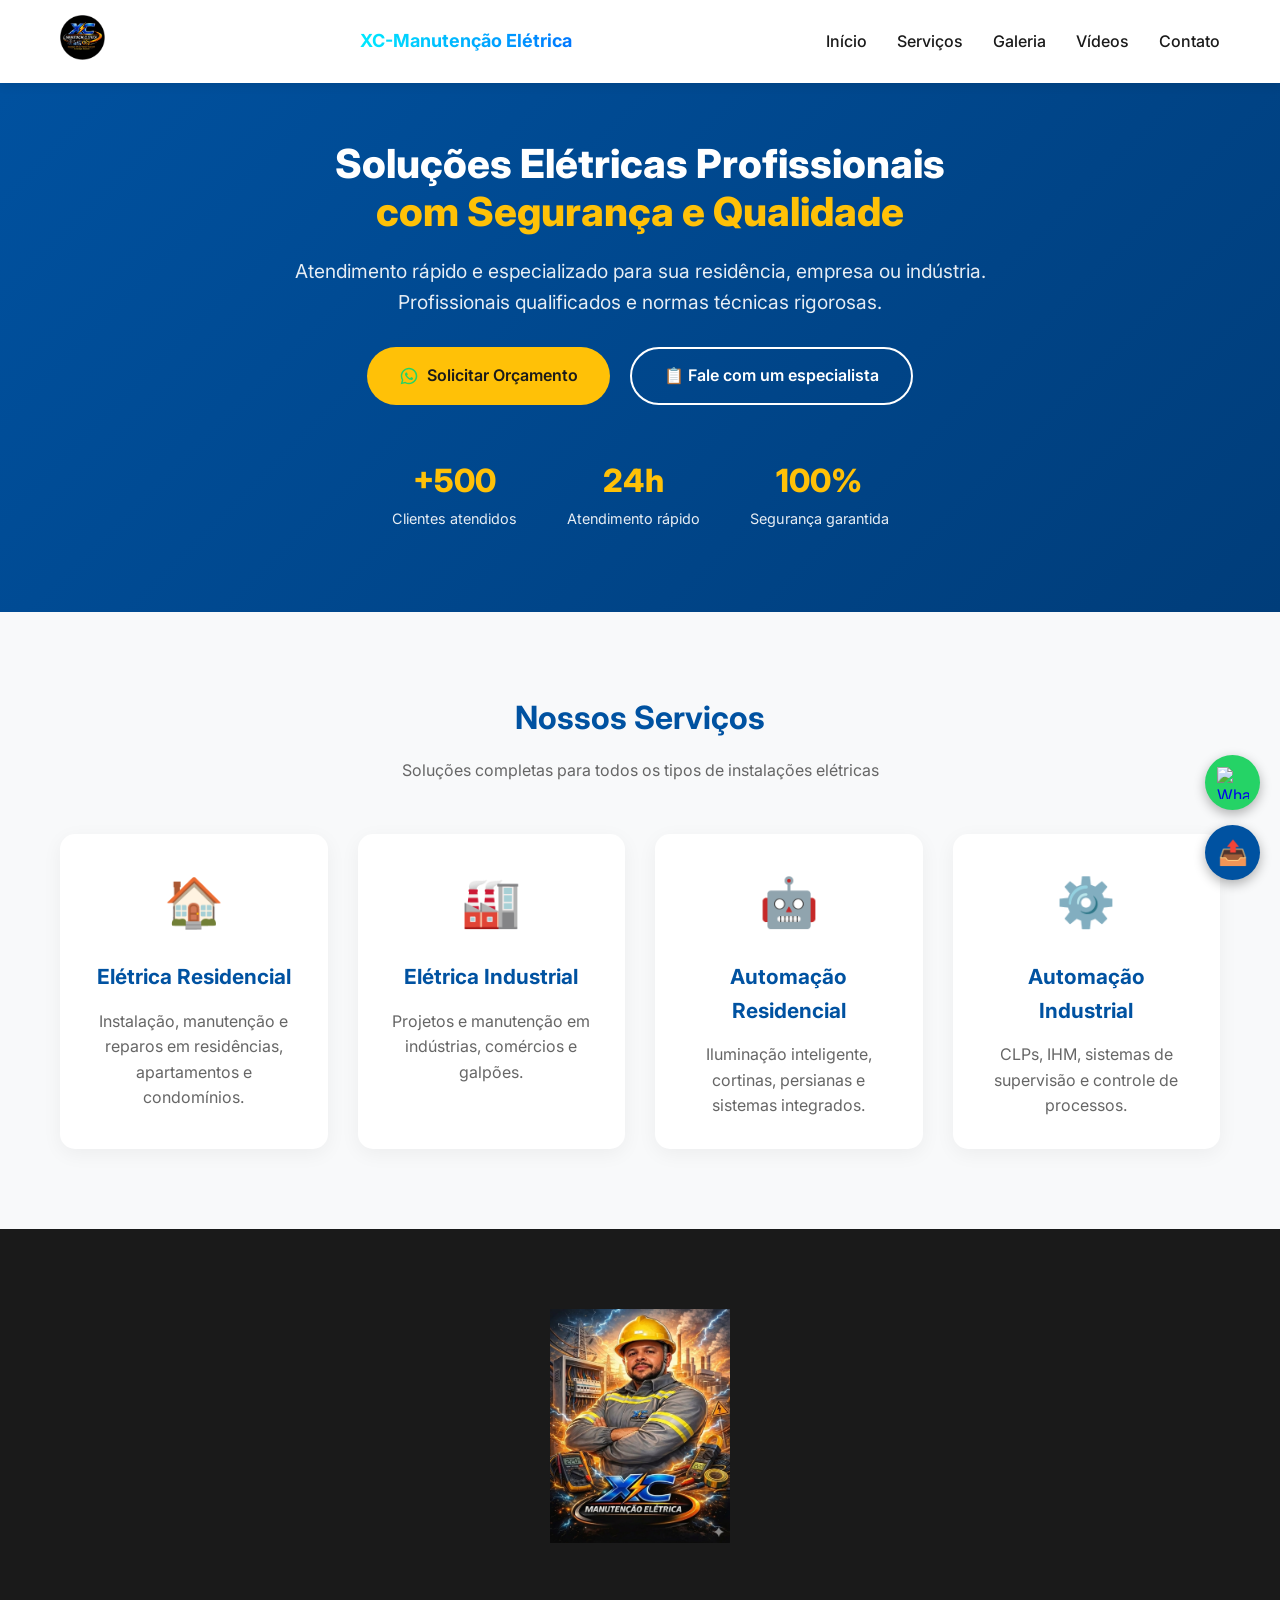
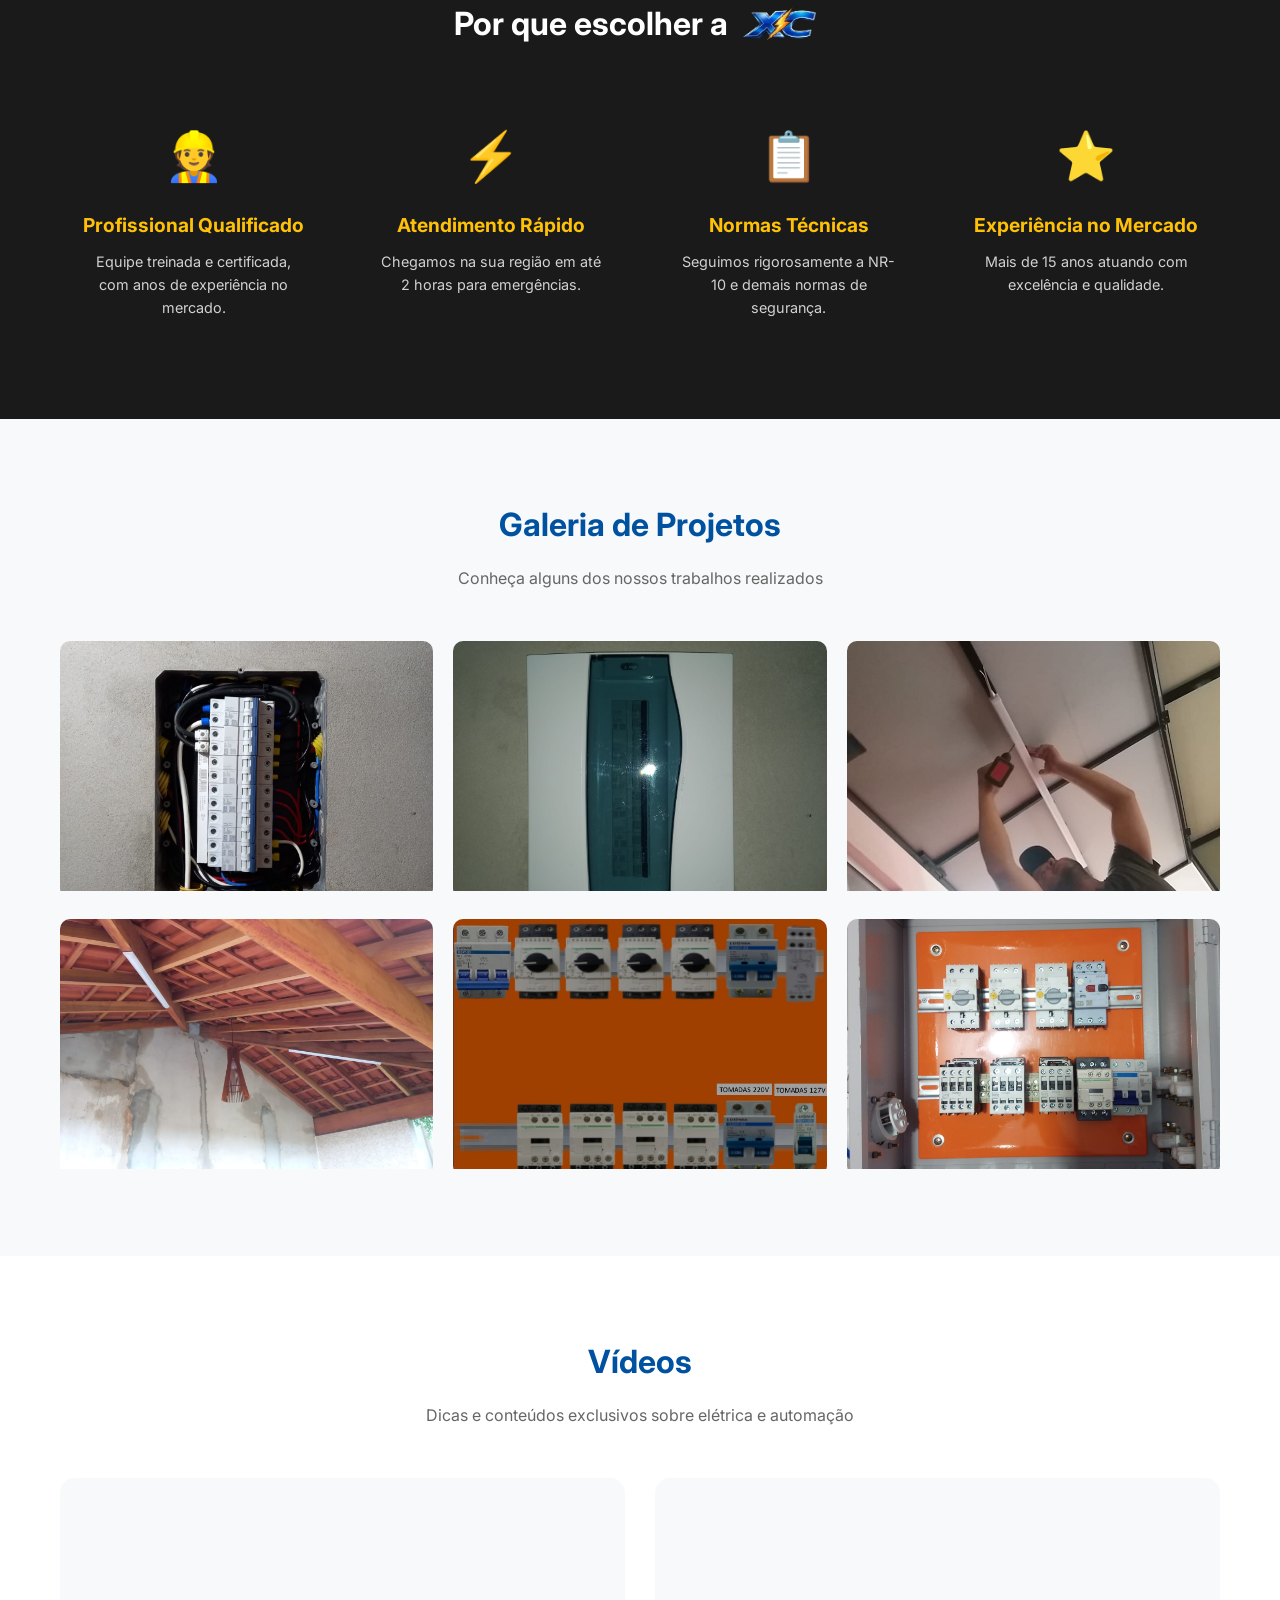
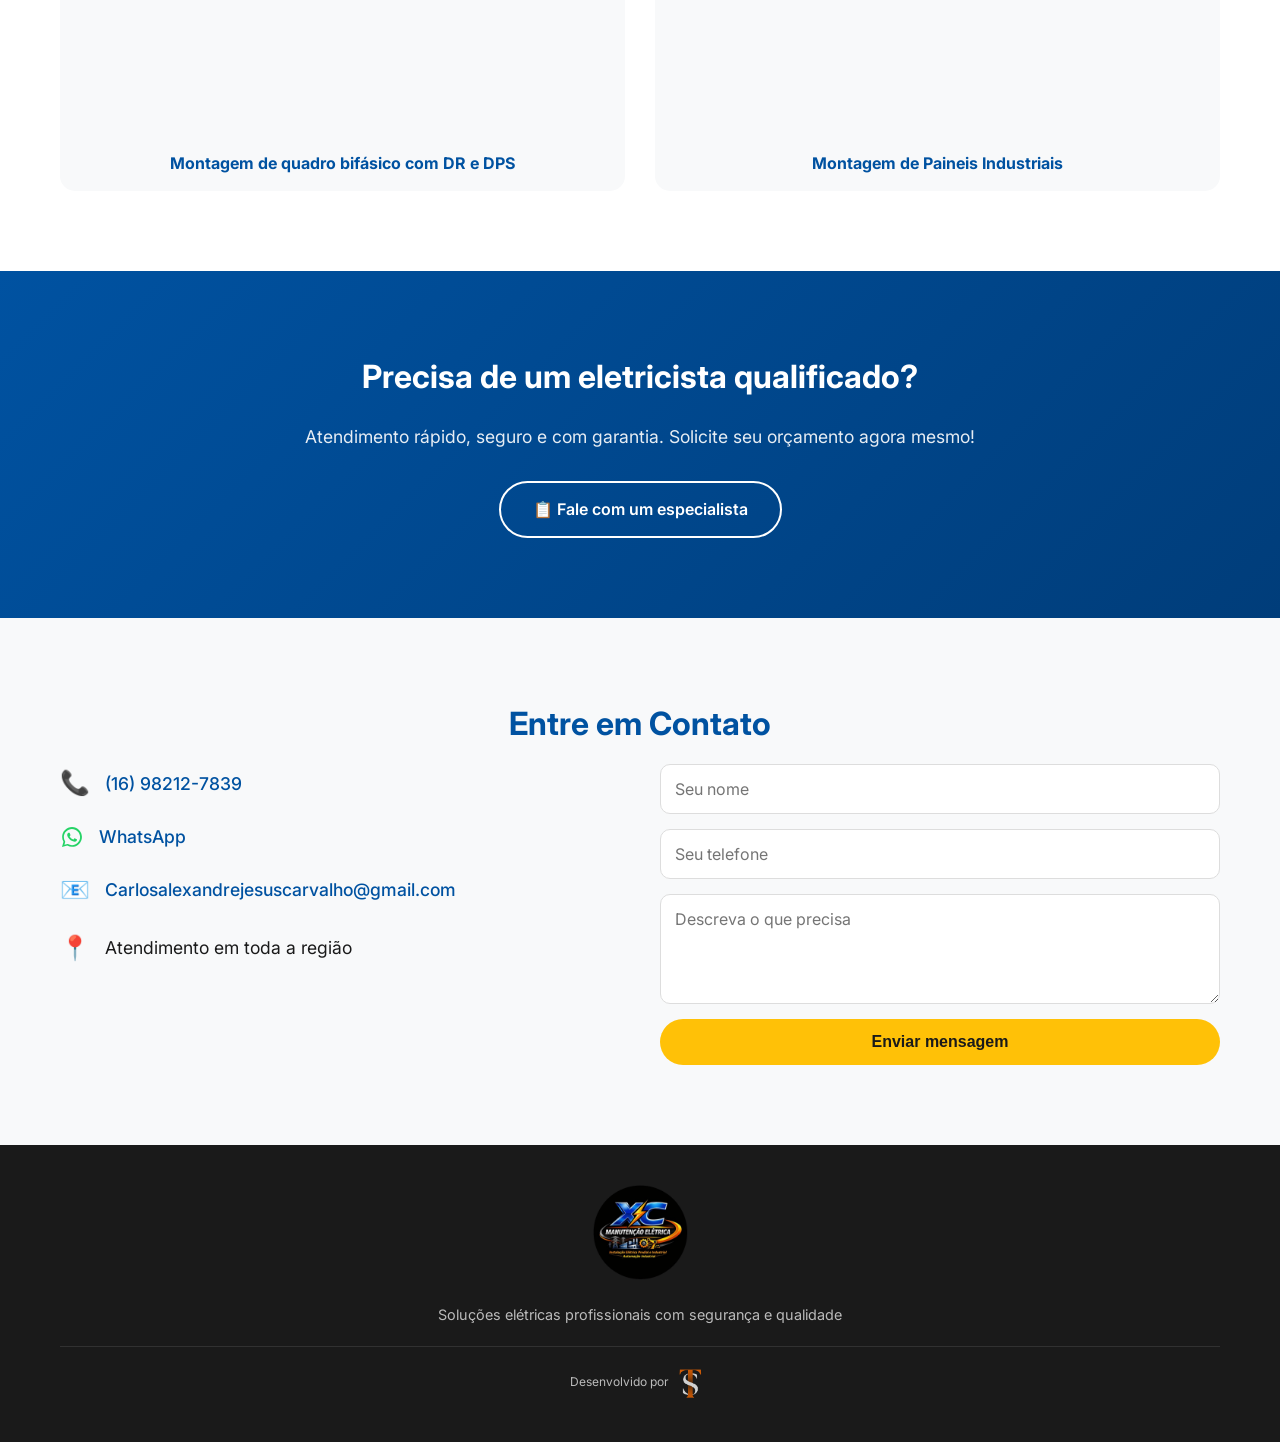
==== index.html @ d2653a8e "Retirando imagem assinatura T&S" ====
<!DOCTYPE html>
<html lang="pt-br">
<head>
  <meta charset="UTF-8">
  <meta name="viewport" content="width=device-width, initial-scale=1.0, maximum-scale=1.0, user-scalable=yes">
  <meta name="description" content="XC Manutenção Elétrica - Soluções elétricas profissionais com segurança e qualidade. Atendimento rápido na sua região.">
  <title>XC Manutenção Elétrica | Soluções Elétricas Profissionais</title>
  <link rel="stylesheet" href="style.css">
  <link href="https://fonts.googleapis.com/css2?family=Inter:wght@300;400;500;600;700;800&display=swap" rel="stylesheet">
</head>
<body>

  <!-- BOTÕES FLUTUANTES -->
  <div class="floating-buttons">
    <a href="https://wa.me/5516982127839?text=Olá! Quero solicitar um orçamento" class="fab-whatsapp" target="_blank">
      <img src="https://upload.wikimedia.org/wikipedia/commons/6/6b/WhatsApp.svg" alt="WhatsApp">
    </a>
    <button class="fab-share" onclick="compartilharPagina()">📤</button>
  </div>

  <!-- CABEÇALHO / HEADER -->
  <header class="header">
    <div class="container">
      <div class="logo-area">
        <img src="img/logo_redondo_XC_SF.png" alt="XC Manutenção Elétrica" class="logo">
      </div>
      <div class="texto-xc">XC-Manutenção Elétrica</div>
      <nav class="nav-menu">
        <button class="menu-toggle" id="menuToggle">☰</button>
        <ul class="nav-list" id="navList">
          <li><a href="#home">Início</a></li>
          <li><a href="#servicos">Serviços</a></li>
          <li><a href="#galeria">Galeria</a></li>
          <li><a href="#videos">Vídeos</a></li>
          <li><a href="#contato">Contato</a></li>
        </ul>
      </nav>
    </div>
  </header>

  <!-- HERO / DESTAQUE PRINCIPAL -->
  <section id="home" class="hero">
    <div class="container">
      <h1 class="hero-title">Soluções Elétricas Profissionais<br><span class="highlight">com Segurança e Qualidade</span></h1>
      <p class="hero-subtitle">Atendimento rápido e especializado para sua residência, empresa ou indústria. Profissionais qualificados e normas técnicas rigorosas.</p>
      <div class="hero-buttons">
        <a href="https://wa.me/5516982127839?text=Olá! Quero solicitar um orçamento" class="btn btn-primary" style="display: inline-flex; align-items: center; gap: 8px;">
            <svg width="20" height="20" viewBox="0 0 24 24" fill="#25D366" xmlns="http://www.w3.org/2000/svg">
                <path d="M12.04 2C6.58 2 2.13 6.45 2.13 11.91c0 1.75.46 3.45 1.33 4.95L2 22l5.25-1.38c1.45.8 3.08 1.23 4.79 1.23 5.46 0 9.91-4.45 9.91-9.91S17.5 2 12.04 2zm0 18.21c-1.48 0-2.93-.39-4.19-1.13l-.3-.18-3.12.82.83-3.04-.2-.31c-.8-1.3-1.22-2.78-1.22-4.29 0-4.48 3.64-8.12 8.12-8.12s8.12 3.64 8.12 8.12-3.65 8.13-8.12 8.13zm4.46-6.07c-.24-.12-1.44-.71-1.66-.79-.22-.08-.38-.12-.54.12-.16.24-.62.79-.76.95-.14.16-.28.18-.52.06-.24-.12-1.02-.38-1.94-1.2-.72-.64-1.2-1.43-1.34-1.67-.14-.24-.02-.37.1-.49.11-.11.24-.28.36-.42.12-.14.16-.24.24-.4.08-.16.04-.3-.02-.42-.06-.12-.54-1.3-.74-1.78-.19-.47-.38-.4-.54-.42-.14-.01-.3-.02-.46-.02-.16 0-.42.06-.64.3-.22.24-.84.82-.84 2 0 1.18.86 2.32.98 2.48.12.16 1.69 2.58 4.09 3.62.57.25 1.02.4 1.37.51.57.18 1.09.15 1.5.09.46-.06 1.44-.59 1.64-1.16.2-.57.2-1.06.14-1.16-.06-.1-.22-.16-.46-.28z"/>
            </svg>
            Solicitar Orçamento
        </a>
        <a href="#contato" class="btn btn-outline">📋 Fale com um especialista</a>
      </div>
      <div class="hero-stats">
        <div class="stat">
          <span class="stat-number">+500</span>
          <span class="stat-label">Clientes atendidos</span>
        </div>
        <div class="stat">
          <span class="stat-number">24h</span>
          <span class="stat-label">Atendimento rápido</span>
        </div>
        <div class="stat">
          <span class="stat-number">100%</span>
          <span class="stat-label">Segurança garantida</span>
        </div>
      </div>
    </div>
  </section>

  <!-- SERVIÇOS -->
  <section id="servicos" class="servicos">
    <div class="container">
      <h2 class="section-title">Nossos Serviços</h2>
      <p class="section-subtitle">Soluções completas para todos os tipos de instalações elétricas</p>
      
      <div class="servicos-grid">
        <div class="servico-card">
          <div class="servico-icon">🏠</div>
          <h3>Elétrica Residencial</h3>
          <p>Instalação, manutenção e reparos em residências, apartamentos e condomínios.</p>
        </div>
        
        <div class="servico-card">
          <div class="servico-icon">🏭</div>
          <h3>Elétrica Industrial</h3>
          <p>Projetos e manutenção em indústrias, comércios e galpões.</p>
        </div>
        
        <div class="servico-card">
          <div class="servico-icon">🤖</div>
          <h3>Automação Residencial</h3>
          <p>Iluminação inteligente, cortinas, persianas e sistemas integrados.</p>
        </div>
        
        <div class="servico-card">
          <div class="servico-icon">⚙️</div>
          <h3>Automação Industrial</h3>
          <p>CLPs, IHM, sistemas de supervisão e controle de processos.</p>
        </div>
      </div>
    </div>
  </section>

  <!-- DIFERENCIAIS -->
  <section class="diferenciais">
    <div class="container">
        <!-- IMAGEM ACIMA DO TÍTULO -->
        <div style="text-align: center; margin-bottom: 20px;">
            <img src="img/man_XC.png" alt="Diferenciais XC" style="max-width: 180px; height: auto;">
        </div>
        <h2 class="section-title">
            Por que escolher a 
            <img src="img/Logo XC_SF.png" alt="XC" style="height: 3.5em; width: auto; display: inline-block; vertical-align: middle; margin: 0 2px;">
        </h2>
      <div class="diferenciais-grid">
        <div class="diferencial-item">
          <span class="diferencial-icon">👷​</span>
          <h3>Profissional Qualificado</h3>
          <p>Equipe treinada e certificada, com anos de experiência no mercado.</p>
        </div>
        <div class="diferencial-item">
          <span class="diferencial-icon">⚡</span>
          <h3>Atendimento Rápido</h3>
          <p>Chegamos na sua região em até 2 horas para emergências.</p>
        </div>
        <div class="diferencial-item">
          <span class="diferencial-icon">📋</span>
          <h3>Normas Técnicas</h3>
          <p>Seguimos rigorosamente a NR-10 e demais normas de segurança.</p>
        </div>
        <div class="diferencial-item">
          <span class="diferencial-icon">⭐</span>
          <h3>Experiência no Mercado</h3>
          <p>Mais de 15 anos atuando com excelência e qualidade.</p>
        </div>
      </div>
    </div>
  </section>

  <!-- GALERIA DE FOTOS -->
  <section id="galeria" class="galeria">
    <div class="container">
      <h2 class="section-title">Galeria de Projetos</h2>
      <p class="section-subtitle">Conheça alguns dos nossos trabalhos realizados</p>
      <div class="galeria-grid" id="galeriaGrid">
        <div class="galeria-item"><img src="img/galeria1.jpg" alt="Projeto elétrico 1"></div>
        <div class="galeria-item"><img src="img/galeria2.jpg" alt="Projeto elétrico 2"></div>
        <div class="galeria-item"><img src="img/galeria3.jpg" alt="Projeto elétrico 3"></div>
        <div class="galeria-item"><img src="img/galeria4.jpg" alt="Projeto elétrico 4"></div>
        <div class="galeria-item"><img src="img/galeria5.jpg" alt="Projeto elétrico 5"></div>
        <div class="galeria-item"><img src="img/galeria6.jpg" alt="Projeto elétrico 6"></div>
      </div>
    </div>
  </section>

  <!-- VÍDEOS -->
    <section id="videos" class="videos">
        <div class="container">
            <h2 class="section-title">Vídeos</h2>
            <p class="section-subtitle">Dicas e conteúdos exclusivos sobre elétrica e automação</p>
            <div class="videos-grid" id="videosGrid">
            
            <!-- Vídeo 1 - Shorts do YouTube -->
            <div class="video-card">
                <iframe 
                    width="100%" 
                    height="250" 
                    src="https://www.youtube.com/embed/cvrCNGFPSX4?autoplay=1&loop=1&playlist=cvrCNGFPSX4&mute=1" 
                    title="Como montar quadro bifásico" 
                    frameborder="0" 
                    allow="accelerometer; autoplay; clipboard-write; encrypted-media; gyroscope; picture-in-picture; web-share" 
                    referrerpolicy="strict-origin-when-cross-origin" 
                    allowfullscreen>
                </iframe>
                <h3>Montagem de quadro bifásico com DR e DPS</h3>
            </div>
            
            <div class="video-card">
                <iframe 
                    width="100%" 
                    height="250" 
                    src="https://www.youtube.com/embed/IwXCWmIkb00?autoplay=1&loop=1&playlist=IwXCWmIkb00&mute=1" 
                    title="Montagem de Paineis Industriais" 
                    frameborder="0" 
                    allow="accelerometer; autoplay; clipboard-write; encrypted-media; gyroscope; picture-in-picture; web-share" 
                    referrerpolicy="strict-origin-when-cross-origin" 
                    allowfullscreen>
                </iframe>
                <h3>Montagem de Paineis Industriais</h3>
            </div>
            
            </div>
        </div>
    </section>

  <!-- CHAMADA PARA AÇÃO (CTA) -->
  <section class="cta">
    <div class="container">
      <h2>Precisa de um eletricista qualificado?</h2>
      <p>Atendimento rápido, seguro e com garantia. Solicite seu orçamento agora mesmo!</p>
      <a href="#contato" class="btn btn-outline">📋 Fale com um especialista</a>

    </div>
  </section>

  <!-- CONTATO -->
  <section id="contato" class="contato">
    <div class="container">
      <h2 class="section-title">Entre em Contato</h2>
      <div class="contato-grid">
        <div class="contato-info">
          <div class="contato-item">
            <span>📞</span>
            <a href="tel:5516982127839">(16) 98212-7839</a>
          </div>
            <div class="contato-item">
                <span>
                    <svg width="24" height="24" viewBox="0 0 24 24" fill="#25D366" xmlns="http://www.w3.org/2000/svg">
                    <path d="M12.04 2C6.58 2 2.13 6.45 2.13 11.91c0 1.75.46 3.45 1.33 4.95L2 22l5.25-1.38c1.45.8 3.08 1.23 4.79 1.23 5.46 0 9.91-4.45 9.91-9.91S17.5 2 12.04 2zm0 18.21c-1.48 0-2.93-.39-4.19-1.13l-.3-.18-3.12.82.83-3.04-.2-.31c-.8-1.3-1.22-2.78-1.22-4.29 0-4.48 3.64-8.12 8.12-8.12s8.12 3.64 8.12 8.12-3.65 8.13-8.12 8.13zm4.46-6.07c-.24-.12-1.44-.71-1.66-.79-.22-.08-.38-.12-.54.12-.16.24-.62.79-.76.95-.14.16-.28.18-.52.06-.24-.12-1.02-.38-1.94-1.2-.72-.64-1.2-1.43-1.34-1.67-.14-.24-.02-.37.1-.49.11-.11.24-.28.36-.42.12-.14.16-.24.24-.4.08-.16.04-.3-.02-.42-.06-.12-.54-1.3-.74-1.78-.19-.47-.38-.4-.54-.42-.14-.01-.3-.02-.46-.02-.16 0-.42.06-.64.3-.22.24-.84.82-.84 2 0 1.18.86 2.32.98 2.48.12.16 1.69 2.58 4.09 3.62.57.25 1.02.4 1.37.51.57.18 1.09.15 1.5.09.46-.06 1.44-.59 1.64-1.16.2-.57.2-1.06.14-1.16-.06-.1-.22-.16-.46-.28z"/>
                    </svg>
                </span>
                <a href="https://wa.me/5516982127839?text=Olá! Quero solicitar um orçamento" target="_blank">WhatsApp</a>
            </div>
          <div class="contato-item">
            <span>📧</span>
            <a href="mailto:Carlosalexandrejesuscarvalho@gmail.com">Carlosalexandrejesuscarvalho@gmail.com</a>
          </div>
          <div class="contato-item">
            <span>📍</span>
            <p>Atendimento em toda a região</p>
          </div>
        </div>
        <form class="contato-form" id="formContato">
          <input type="text" placeholder="Seu nome" required>
          <input type="tel" placeholder="Seu telefone" required>
          <textarea rows="4" placeholder="Descreva o que precisa" required></textarea>
          <button type="submit" class="btn btn-primary">Enviar mensagem</button>
        </form>
      </div>
    </div>
  </section>

  <!-- RODAPÉ -->
  <footer class="footer">
    <div class="container">
      <div class="footer-brand">
        <img src="img/logo_redondo_XC_SF.png" alt="XC Manutenção Elétrica" class="footer-logo">
        <p>Soluções elétricas profissionais com segurança e qualidade</p>
      </div>
      <div class="footer-credits">
        <div style="display: flex; align-items: center; justify-content: center; gap: 2px; flex-wrap: wrap;">
          <span style="font-size: 12px; opacity: 0.7;">Desenvolvido por</span>
          <img src="img/Logo_T_&_SF.png" alt="Tecnologia & Serviço" style="max-width: 40px; height: auto; opacity: 0.8;">
        </div>
      </div>
    </div>
  </footer>

  <script>
    // Menu mobile toggle
    const menuToggle = document.getElementById('menuToggle');
    const navList = document.getElementById('navList');

    if (menuToggle) {
      menuToggle.addEventListener('click', () => {
        navList.classList.toggle('active');
      });
    }

    // Smooth scroll para links do menu
    document.querySelectorAll('a[href^="#"]').forEach(anchor => {
      anchor.addEventListener('click', function(e) {
        e.preventDefault();
        const target = document.querySelector(this.getAttribute('href'));
        if (target) {
          target.scrollIntoView({ behavior: 'smooth' });
          navList.classList.remove('active');
        }
      });
    });

    // Compartilhar página
    function compartilharPagina() {
      if (navigator.share) {
        navigator.share({
          title: 'XC Manutenção Elétrica',
          text: 'Soluções elétricas profissionais com segurança e qualidade',
          url: window.location.href
        });
      } else {
        navigator.clipboard.writeText(window.location.href);
        alert('Link copiado! Compartilhe com seus amigos.');
      }
    }

    // Formulário de contato
    const formContato = document.getElementById('formContato');
    if (formContato) {
      formContato.addEventListener('submit', function(e) {
        e.preventDefault();
        const nome = this.querySelector('input[placeholder="Seu nome"]').value;
        const telefone = this.querySelector('input[placeholder="Seu telefone"]').value;
        const mensagem = this.querySelector('textarea').value;
        
        const textoWhatsApp = `Olá! Meu nome é ${nome}. Telefone: ${telefone}. Mensagem: ${mensagem}`;
        const urlWhatsApp = `https://wa.me/5516982127839?text=${encodeURIComponent(textoWhatsApp)}`;
        
        window.open(urlWhatsApp, '_blank');
        this.reset();
      });
    }
  </script>

</body>
</html>
---- style.css ----
/* ============================================ */
/* XC MANUTENÇÃO ELÉTRICA - ESTILOS GLOBAIS    */
/* Paleta: Azul (#0052A1), Amarelo (#FFC107)   */
/* ============================================ */

* {
  margin: 0;
  padding: 0;
  box-sizing: border-box;
}

body {
  font-family: 'Inter', sans-serif;
  background: #FFFFFF;
  color: #1A1A1A;
  line-height: 1.6;
  scroll-behavior: smooth;
}

/* ============================================ */
/* CORREÇÃO DE ROLAGEM LATERAL                  */
/* ============================================ */

html, body {
  overflow-x: hidden;
  width: 100%;
  max-width: 100%;
  position: relative;
}

* {
  max-width: 100%;
}

.container {
  max-width: 1200px;
  margin: 0 auto;
  padding: 0 20px;
}

.texto-xc {
  font-size: 18px;
  font-weight: bold;
  text-align: center;

  background: linear-gradient(90deg, #00eaff, #0077ff, #00eaff);
  background-size: 200%;

  background-clip: text;
  -webkit-background-clip: text;  /* Adicione esta linha */
  -webkit-text-fill-color: transparent;

  animation: brilho 3s linear infinite;
}

@keyframes brilho {
  0% { background-position: 0%; }
  100% { background-position: 200%; }
}

/* ============================================ */
/* BOTÕES FLUTUANTES                            */
/* ============================================ */

.floating-buttons {
  position: fixed;
  bottom: 20px;
  right: 20px;
  z-index: 1000;
  display: flex;
  flex-direction: column;
  gap: 15px;
}

.fab-whatsapp {
  background: #25D366;
  width: 55px;
  height: 55px;
  border-radius: 50%;
  display: flex;
  align-items: center;
  justify-content: center;
  box-shadow: 0 4px 12px rgba(0,0,0,0.3);
  transition: 0.3s;
}

.fab-whatsapp:hover {
  transform: scale(1.1);
  background: #128C7E;
}

.fab-whatsapp img {
  width: 32px;
  height: 32px;
}

.fab-share {
  background: #0052A1;
  width: 55px;
  height: 55px;
  border-radius: 50%;
  display: flex;
  align-items: center;
  justify-content: center;
  border: none;
  font-size: 24px;
  cursor: pointer;
  box-shadow: 0 4px 12px rgba(0,0,0,0.3);
  transition: 0.3s;
  color: white;
}

.fab-share:hover {
  transform: scale(1.1);
  background: #003d7a;
}

/* ============================================ */
/* CABEÇALHO                                    */
/* ============================================ */

.header {
  position: fixed;
  top: 0;
  left: 0;
  right: 0;
  background: #FFFFFF;
  box-shadow: 0 2px 10px rgba(0,0,0,0.1);
  z-index: 100;
  padding: 15px 0;
}

.header .container {
  display: flex;
  align-items: center;
  justify-content: space-between;
  flex-wrap: nowrap;
  width: 100%;
}

.logo {
  max-height: 45px;
  width: auto;
}

.nav-list {
  display: flex;
  gap: 30px;
  list-style: none;
}

.nav-list li a {
  text-decoration: none;
  color: #1A1A1A;
  font-weight: 500;
  transition: 0.3s;
}

.nav-list li a:hover {
  color: #0052A1;
}

.menu-toggle {
  display: none;
  background: none;
  border: none;
  font-size: 28px;
  cursor: pointer;
  color: #0052A1;
  margin-left: auto;
  padding: 10px;
}

/* ============================================ */
/* HERO                                         */
/* ============================================ */

.hero {
  padding: 140px 0 80px;
  background: linear-gradient(135deg, #0052A1 0%, #003d7a 100%);
  color: white;
  text-align: center;
}

.hero-title {
  font-size: 2.5rem;
  font-weight: 800;
  margin-bottom: 20px;
  line-height: 1.2;
}

.hero-title .highlight {
  color: #FFC107;
}

.hero-subtitle {
  font-size: 1.2rem;
  max-width: 700px;
  margin: 0 auto 30px;
  opacity: 0.9;
}

.hero-buttons {
  display: flex;
  gap: 20px;
  justify-content: center;
  flex-wrap: wrap;
  margin-bottom: 50px;
}

.btn {
  display: inline-block;
  padding: 14px 32px;
  border-radius: 50px;
  font-weight: 600;
  text-decoration: none;
  transition: 0.3s;
  cursor: pointer;
  border: none;
  font-size: 1rem;
}

.btn-primary {
  background: #FFC107;
  color: #1A1A1A;
}

.btn-primary:hover {
  background: #e6a800;
  transform: scale(1.05);
}

.btn-outline {
  background: transparent;
  border: 2px solid white;
  color: white;
}

.btn-outline:hover {
  background: white;
  color: #0052A1;
  transform: scale(1.05);
}

.btn-large {
  padding: 16px 40px;
  font-size: 1.1rem;
  color: #FFFFFF;
}

.hero-stats {
  display: flex;
  justify-content: center;
  gap: 50px;
  flex-wrap: wrap;
}

.stat {
  text-align: center;
}

.stat-number {
  display: block;
  font-size: 2rem;
  font-weight: 800;
  color: #FFC107;
}

.stat-label {
  font-size: 0.9rem;
  opacity: 0.9;
}

/* ============================================ */
/* SERVIÇOS                                     */
/* ============================================ */

.servicos {
  padding: 80px 0;
  background: #F8F9FA;
}

.section-title {
  font-size: 2rem;
  text-align: center;
  margin-bottom: 15px;
  color: #0052A1;
}

.section-subtitle {
  text-align: center;
  color: #666;
  margin-bottom: 50px;
}

.servicos-grid {
  display: grid;
  grid-template-columns: repeat(auto-fit, minmax(250px, 1fr));
  gap: 30px;
}

.servico-card {
  background: white;
  padding: 30px;
  border-radius: 15px;
  text-align: center;
  box-shadow: 0 5px 20px rgba(0,0,0,0.05);
  transition: 0.3s;
}

.servico-card:hover {
  transform: translateY(-10px);
  box-shadow: 0 15px 30px rgba(0,0,0,0.1);
}

.servico-icon {
  font-size: 48px;
  margin-bottom: 20px;
}

.servico-card h3 {
  font-size: 1.3rem;
  margin-bottom: 15px;
  color: #0052A1;
}

.servico-card p {
  color: #666;
}

/* ============================================ */
/* DIFERENCIAIS                                 */
/* ============================================ */

.diferenciais {
  padding: 80px 0;
  background: #1A1A1A;
  color: white;
}

.diferenciais .section-title {
  color: white;
}

.diferenciais-grid {
  display: grid;
  grid-template-columns: repeat(auto-fit, minmax(220px, 1fr));
  gap: 30px;
}

.diferencial-item {
  text-align: center;
  padding: 20px;
}

.diferencial-icon {
  font-size: 48px;
  display: block;
  margin-bottom: 15px;
}

.diferencial-item h3 {
  font-size: 1.2rem;
  margin-bottom: 10px;
  color: #FFC107;
}

.diferencial-item p {
  opacity: 0.8;
  font-size: 0.9rem;
}

/* ============================================ */
/* GALERIA                                      */
/* ============================================ */

.galeria {
  padding: 80px 0;
  background: #F8F9FA;
}

.galeria-grid {
  display: grid;
  grid-template-columns: repeat(auto-fit, minmax(280px, 1fr));
  gap: 20px;
}

.galeria-item {
  overflow: hidden;
  border-radius: 10px;
}

.galeria-item img {
  width: 100%;
  height: 250px;
  object-fit: cover;
  transition: 0.3s;
}

.galeria-item img:hover {
  transform: scale(1.05);
}

/* ============================================ */
/* VÍDEOS                                       */
/* ============================================ */

.videos {
  padding: 80px 0;
  background: white;
}

.videos-grid {
  display: grid;
  grid-template-columns: repeat(auto-fit, minmax(300px, 1fr));
  gap: 30px;
}

.video-card {
  background: #F8F9FA;
  border-radius: 15px;
  overflow: hidden;
  text-align: center;
}

.video-card iframe {
  border-radius: 15px;
  width: 100%;
  height: 250px;
}

.video-card h3 {
  padding: 15px;
  font-size: 1rem;
  color: #0052A1;
}

/* ============================================ */
/* CTA (CHAMADA PARA AÇÃO)                     */
/* ============================================ */

.cta {
  padding: 80px 0;
  background: linear-gradient(135deg, #0052A1 0%, #003d7a 100%);
  color: white;
  text-align: center;
}

.cta h2 {
  font-size: 2rem;
  margin-bottom: 20px;
}

.cta p {
  font-size: 1.1rem;
  margin-bottom: 30px;
  opacity: 0.9;
}

/* ============================================ */
/* CONTATO                                      */
/* ============================================ */

.contato {
  padding: 80px 0;
  background: #F8F9FA;
}

.contato-grid {
  display: grid;
  grid-template-columns: repeat(auto-fit, minmax(300px, 1fr));
  gap: 40px;
}

.contato-item {
  display: flex;
  align-items: center;
  gap: 15px;
  margin-bottom: 20px;
  font-size: 1.1rem;
}

.contato-item span {
  font-size: 24px;
  display: inline-flex;
  align-items: center;
}

.contato-item a {
  text-decoration: none;
  color: #0052A1;
  font-weight: 500;
  word-break: break-all;  /* ← Força quebra de linha para e-mails longos */
  overflow-wrap: break-word;  /* ← Alternativa para navegadores modernos */
}

.contato-item a:hover {
  text-decoration: underline;
}

.contato-form {
  display: flex;
  flex-direction: column;
  gap: 15px;
}

.contato-form input,
.contato-form textarea {
  padding: 14px;
  border: 1px solid #ddd;
  border-radius: 10px;
  font-family: inherit;
  font-size: 1rem;
}

.contato-form input:focus,
.contato-form textarea:focus {
  outline: none;
  border-color: #0052A1;
}

/* ============================================ */
/* RODAPÉ                                       */
/* ============================================ */

.footer {
  background: #1A1A1A;
  color: white;
  padding: 40px 0;
  text-align: center;
}

.footer-brand {
  margin-bottom: 20px;
}

.footer-logo {
  max-height: 95px;
  margin-bottom: 15px;
}

.footer-brand p {
  opacity: 0.7;
  font-size: 0.9rem;
}

.footer-credits {
  border-top: 1px solid rgba(255,255,255,0.1);
  padding-top: 15px;
  margin-top: 15px;
}

.footer-credits div {
  display: flex;
  align-items: center;
  justify-content: center;
  gap: 8px;
  flex-wrap: wrap;
}

.footer-credits span {
  font-size: 12px;
  opacity: 0.7;
  line-height: 1;
}

.footer-credits img {
  max-width: 100px;
  height: auto;
  opacity: 0.8;
  vertical-align: middle;
}

/* ============================================ */
/* AJUSTE DE SCROLL PARA HEADER FIXO            */
/* ============================================ */

#home, #servicos, #galeria, #videos, #contato {
  scroll-margin-top: 85px;
}

/* ============================================ */
/* RESPONSIVIDADE (MOBILE-FIRST)                */
/* ============================================ */

@media (max-width: 768px) {
  /* CABEÇALHO - Menu hamburguinho */
  .menu-toggle {
    display: block;
  }
  
  .logo {
    max-height: 90px;
  }
  
  .nav-list {
    position: absolute;
    top: 70px;
    left: 0;
    right: 0;
    background: white;
    display: none;
    flex-direction: column;
    text-align: center;
    padding: 20px 0;
    gap: 15px;
    box-shadow: 0 5px 10px rgba(0,0,0,0.1);
    z-index: 100;
  }
  
  .nav-list.active {
    display: flex;
  }
  
  /* HERO */
  .hero {
    padding: 140px 0 60px;
  }
  
  .hero-title {
    font-size: 1.8rem;
  }
  
  .hero-subtitle {
    font-size: 1rem;
  }
  
  .hero-stats {
    gap: 25px;
  }
  
  .stat-number {
    font-size: 1.5rem;
  }
  
  /* Compensa o header fixo em todos os links âncora */
  section {
    scroll-margin-top: 85px;
  }
  
  .section-title {
    font-size: 1.6rem;
  }
  
  .servicos-grid {
    grid-template-columns: 1fr;
  }
  
  .diferenciais-grid {
    grid-template-columns: 1fr;
  }
  
  .galeria-grid {
    grid-template-columns: 1fr;
  }
  
  .videos-grid {
    grid-template-columns: 1fr;
  }
  
  .contato-grid {
    grid-template-columns: 1fr;
  }
  
  .btn {
    padding: 12px 24px;
  }
  
  .btn-large {
    padding: 14px 32px;
  }
  
  /* BOTÕES FLUTUANTES */
  .floating-buttons {
    bottom: 15px;
    right: 15px;
    gap: 10px;
  }
  
  .fab-whatsapp, .fab-share {
    width: 48px;
    height: 48px;
  }
  
  .fab-whatsapp img {
    width: 26px;
    height: 26px;
  }
  
  /* VÍDEOS */
  .video-card iframe {
    height: 200px;
  }

  /* ============================================ */
  /* CONTATO - MOBILE (corrigir corte)           */
  /* ============================================ */
  
  .contato-grid {
    gap: 30px;
  }
  
  .contato-form input,
  .contato-form textarea {
    width: 100%;
    max-width: 100%;
    box-sizing: border-box;
  }
  
  .contato-form button {
    width: 100%;
    text-align: center;
    display: block;
  }
  
  .contato-item {
    flex-wrap: wrap;
    gap: 8px;
  }
  
  .contato-item span {
    flex-shrink: 0;
  }
  
  .contato-item a {
    word-break: break-all;
    font-size: 0.9rem;  /* Reduz ligeiramente o tamanho da fonte */
  }

  
  /* ============================================ */
  /* RODAPÉ - MOBILE (DISTÂNCIA ENCURTADA)       */
  /* ============================================ */
  
  .footer {
    padding: 25px 0 20px;  /* Reduz padding geral */
  }
  
  .footer-brand {
    margin-bottom: 5px;    /* ENCURTA DISTÂNCIA */
  }
  
  .footer-logo {
    margin-bottom: 5px;    /* ENCURTA DISTÂNCIA */
  }
  
  .footer-brand p {
    margin-bottom: 0;
    font-size: 0.8rem;
  }
  
  .footer-credits {
    padding-top: 8px;      /* REDUZ espaço superior */
    margin-top: 0;         /* REMOVE margem superior */
  }
  
  .footer-credits div {
    gap: 4px;              /* Espaço menor entre itens */
  }
  
  .footer-credits img {
    max-width: 70px;       /* Imagem um pouco menor */
  }
  
  .footer-credits span {
    font-size: 10px;
    line-height: 1;
  }
}

@media (min-width: 769px) and (max-width: 1024px) {
  .hero-title {
    font-size: 2.2rem;
  }
  
  .servicos-grid {
    grid-template-columns: repeat(2, 1fr);
  }
}
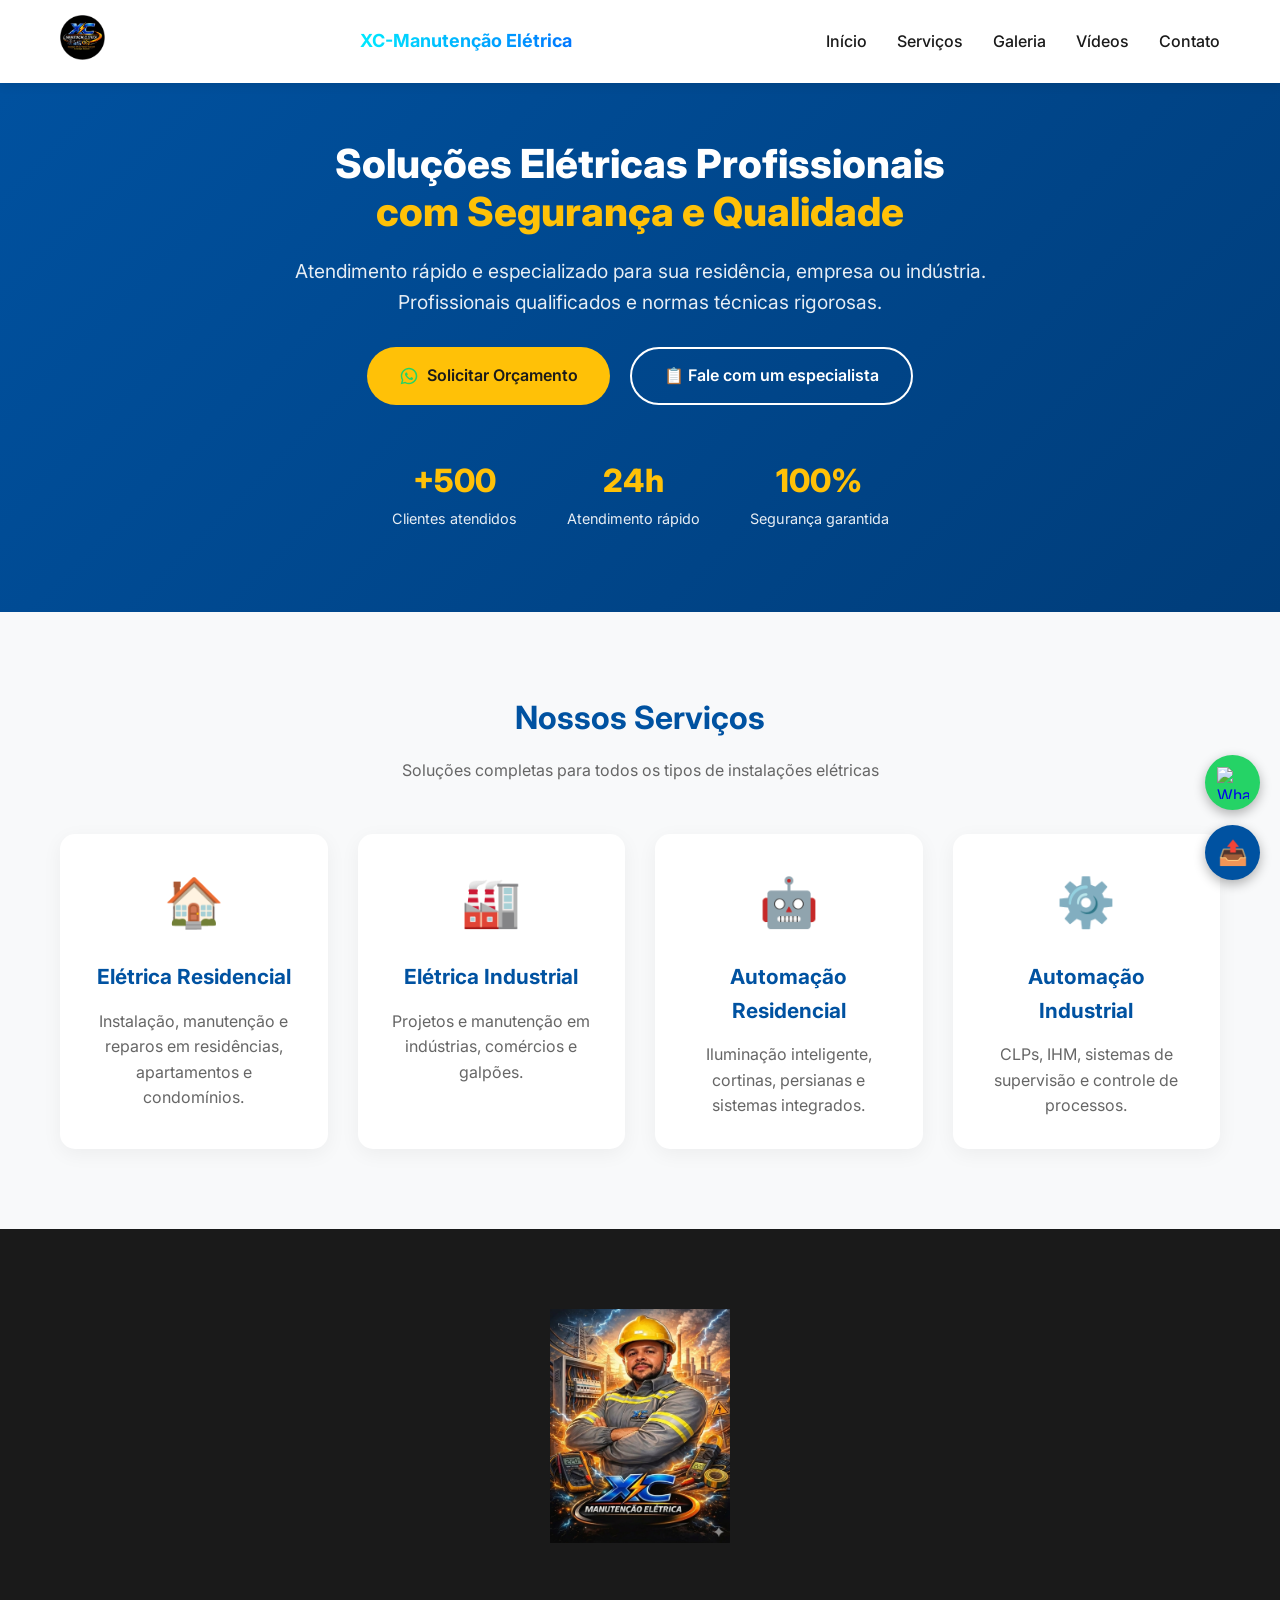
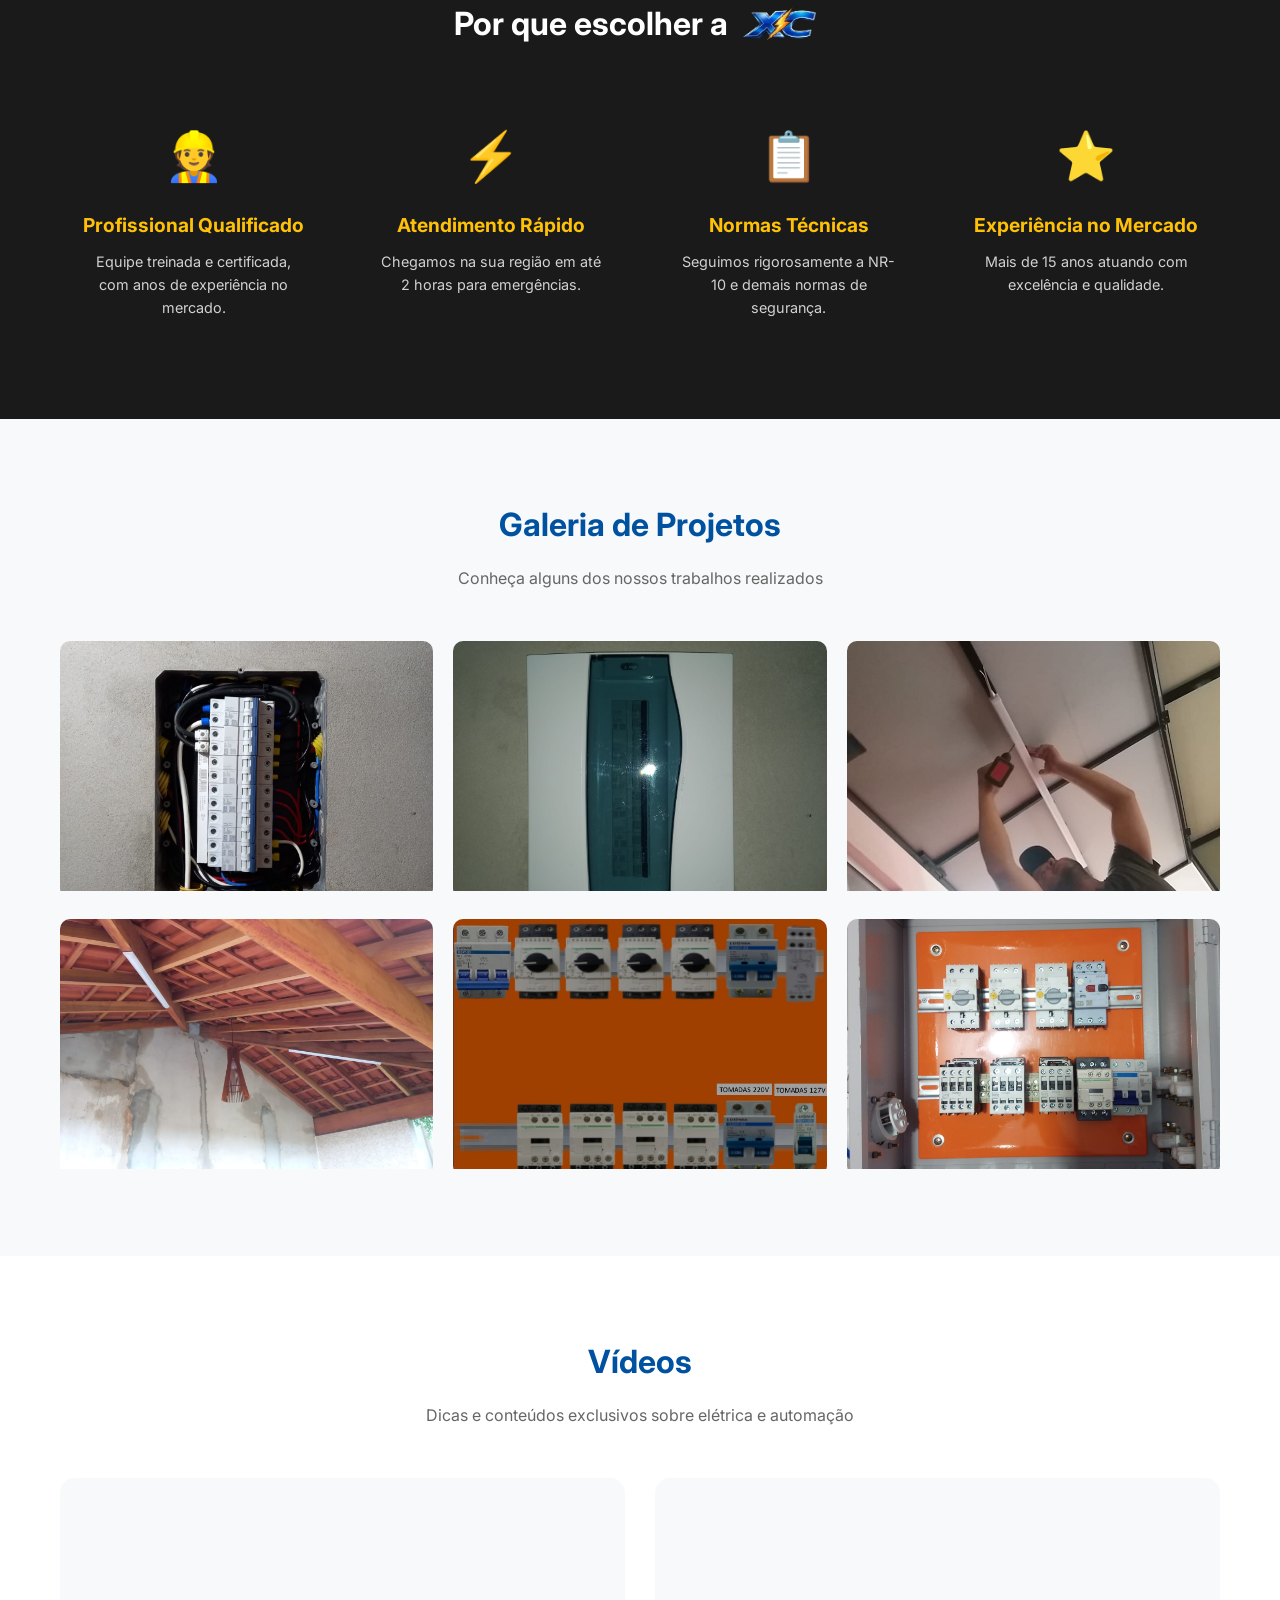
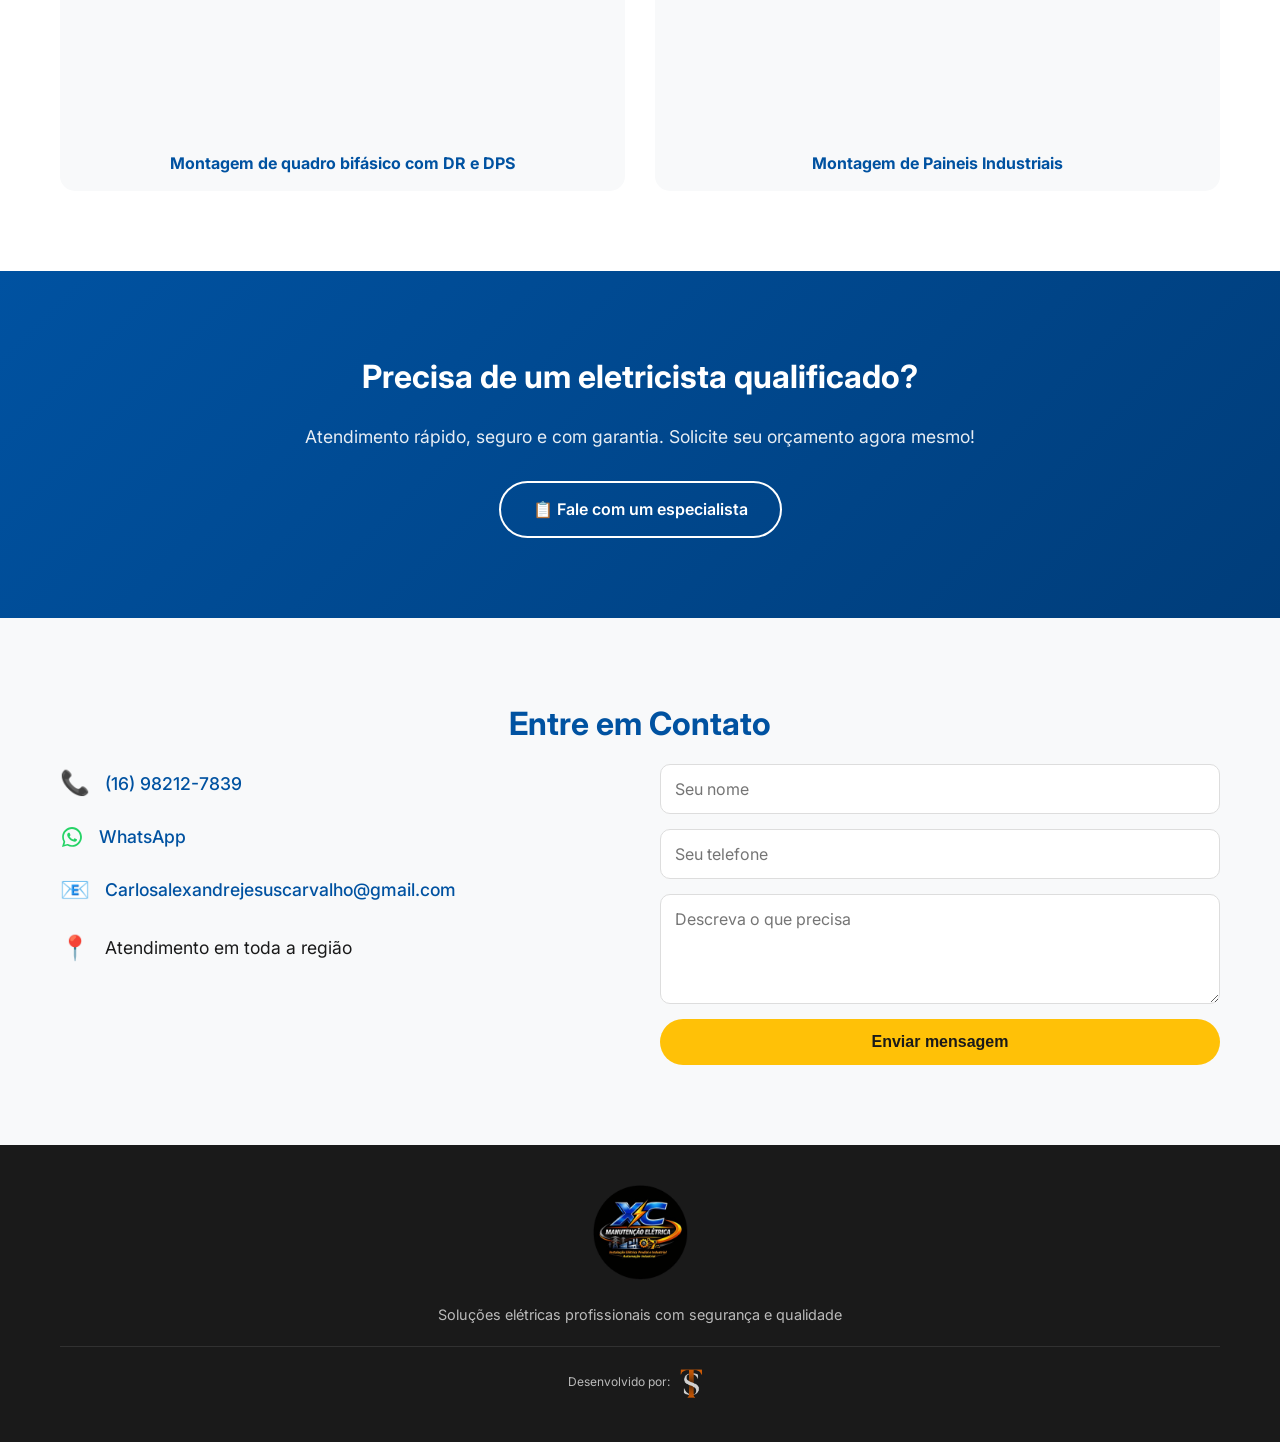
==== commit 995255cf: "Inserindo doi pontos no Desenvolvido por:" ====
--- a/index.html
+++ b/index.html
@@ -251,7 +251,7 @@
       </div>
       <div class="footer-credits">
         <div style="display: flex; align-items: center; justify-content: center; gap: 2px; flex-wrap: wrap;">
-          <span style="font-size: 12px; opacity: 0.7;">Desenvolvido por</span>
+          <span style="font-size: 12px; opacity: 0.7;">Desenvolvido por:</span>
           <img src="img/Logo_T_&_SF.png" alt="Tecnologia & Serviço" style="max-width: 40px; height: auto; opacity: 0.8;">
         </div>
       </div>
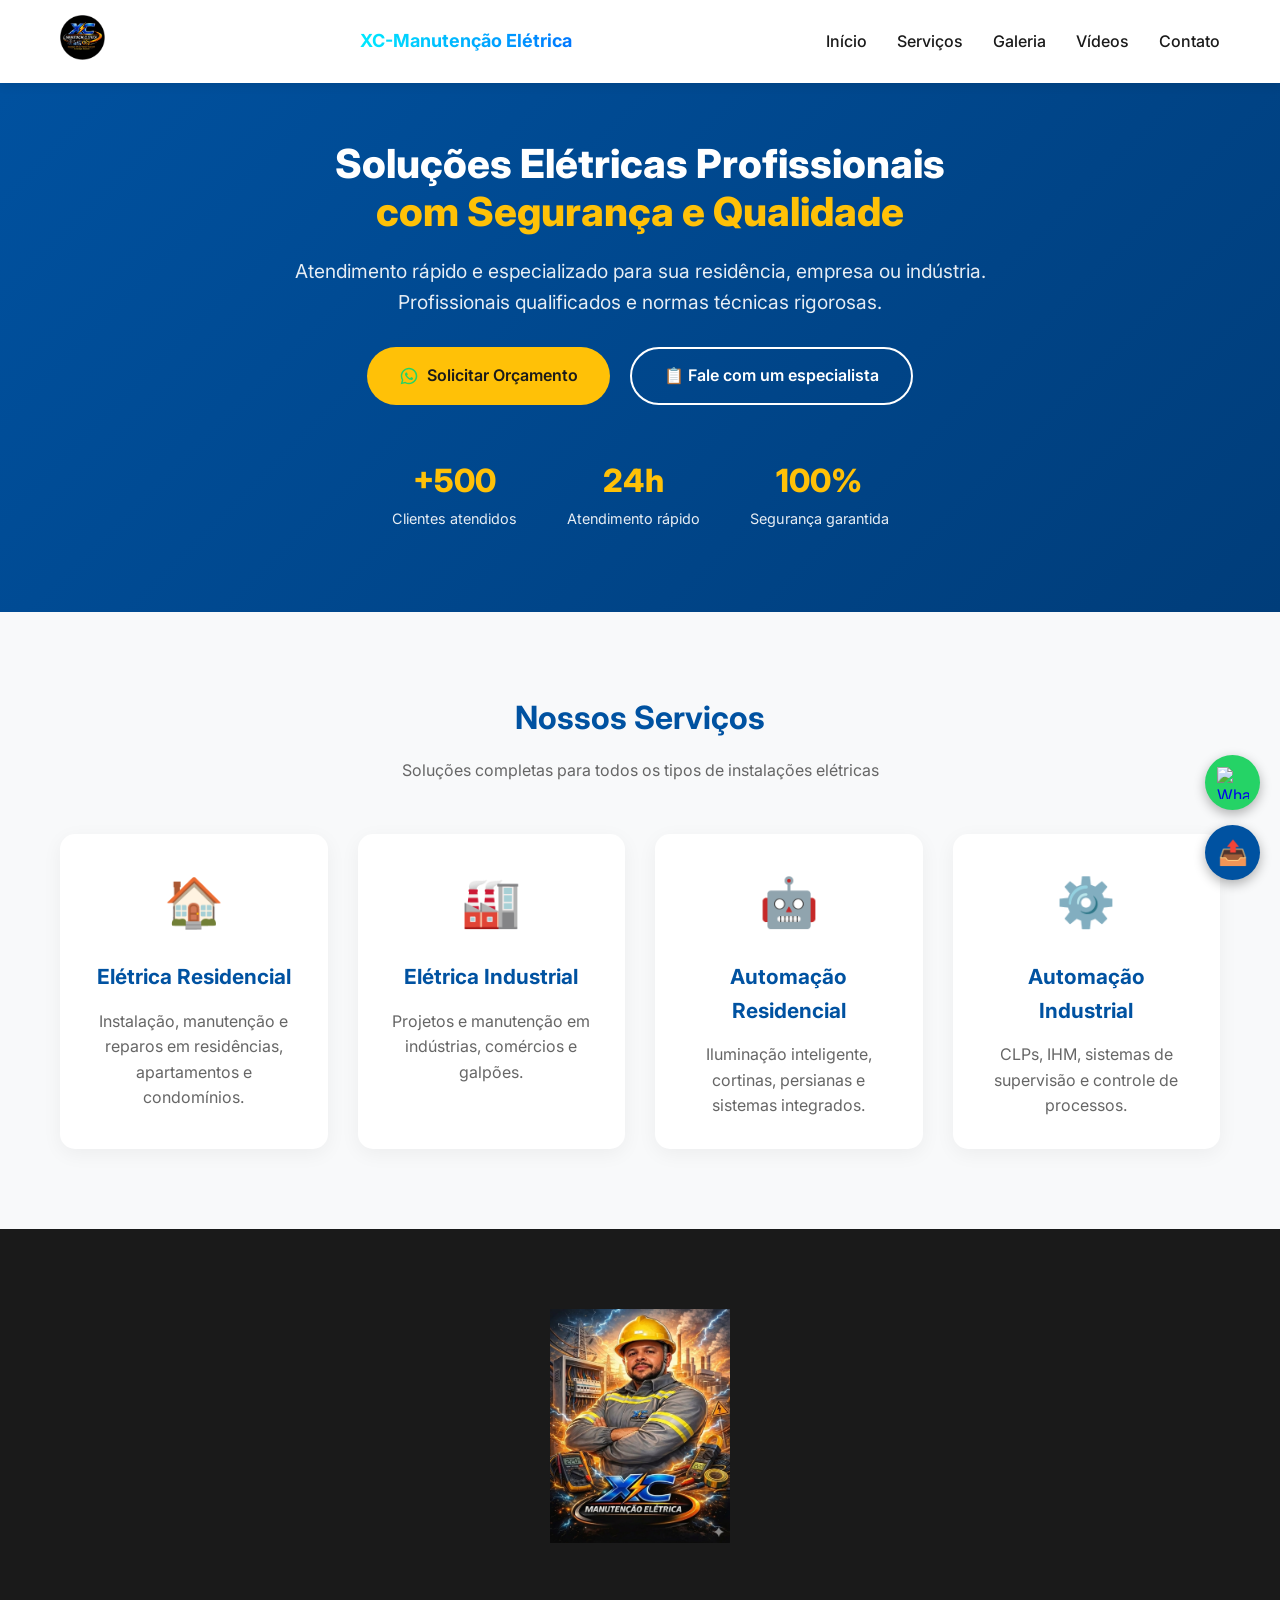
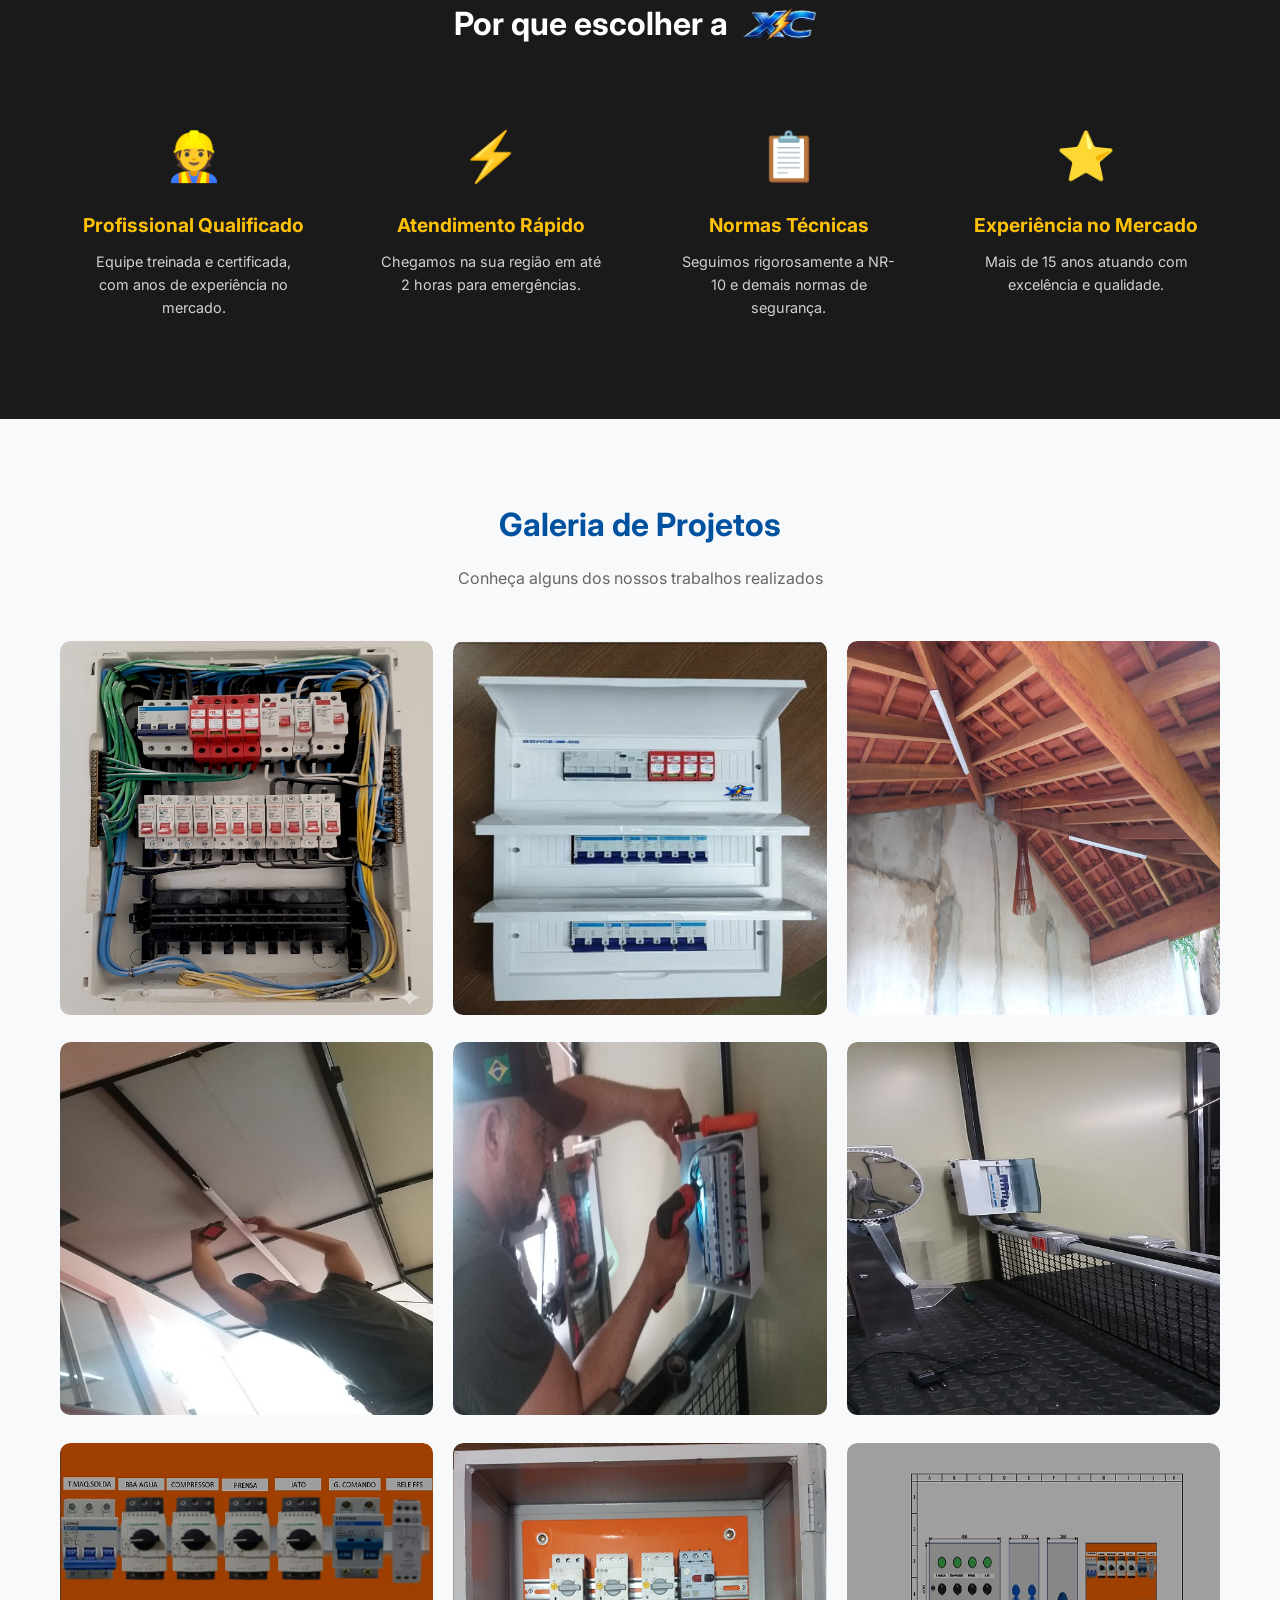
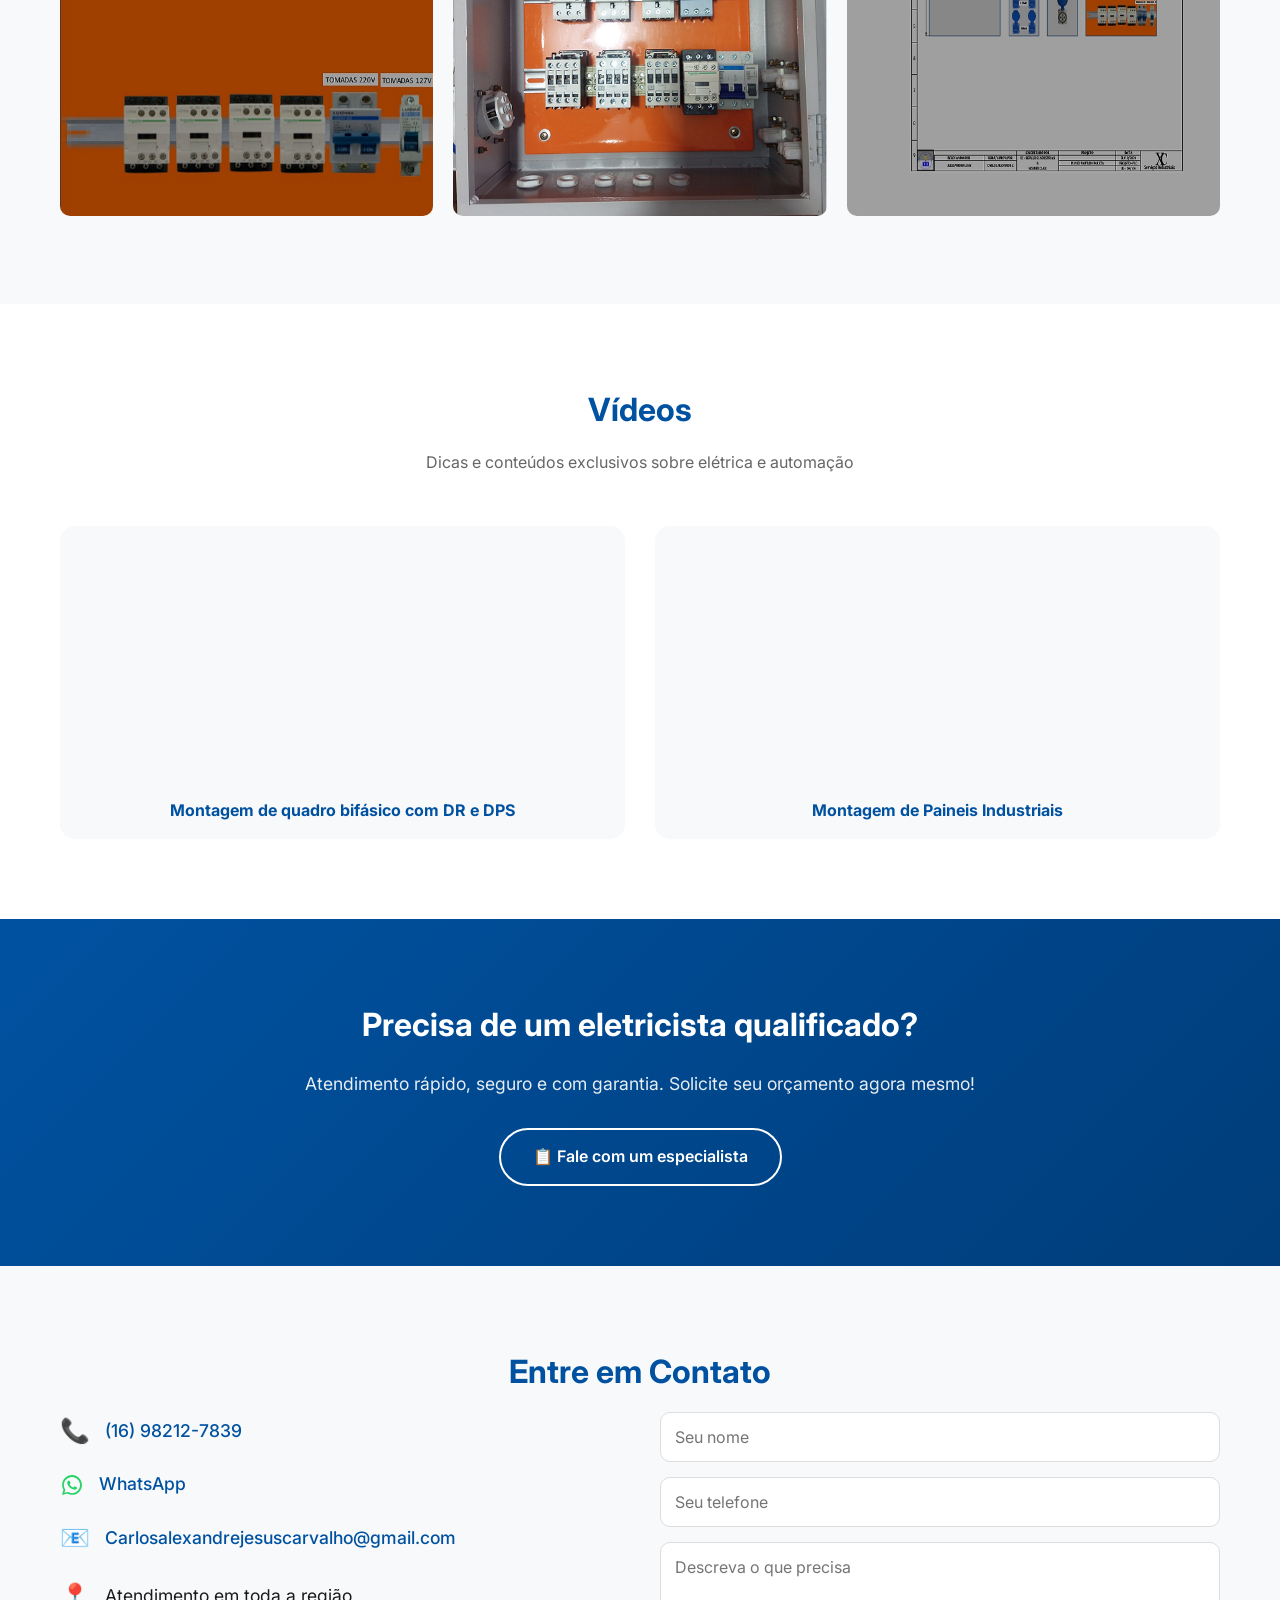
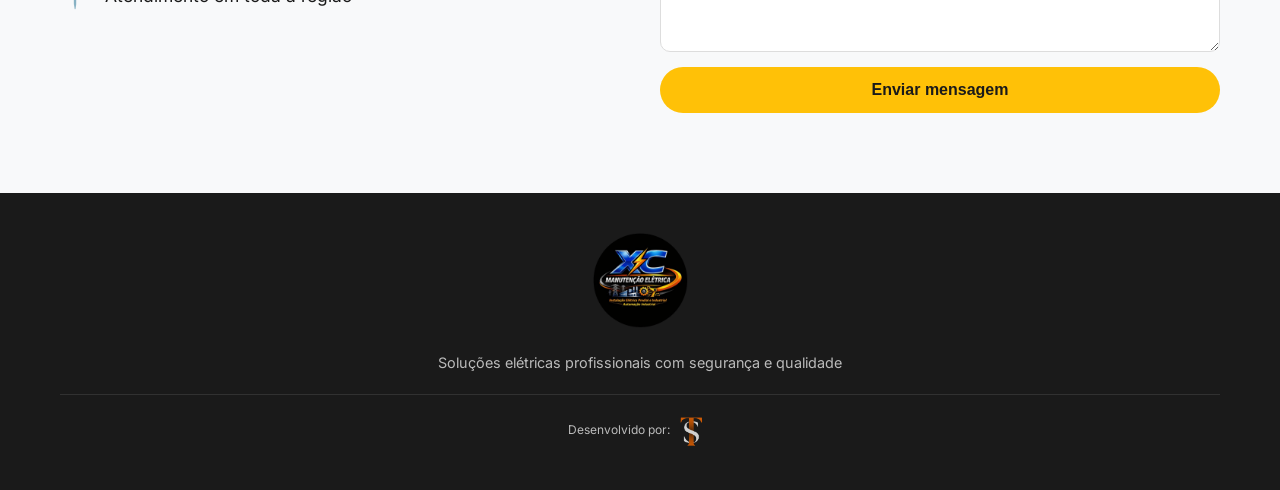
==== commit 1add60a7: "Correção tamanho imagens e acrescentado mais imagens" ====
--- a/index.html
+++ b/index.html
@@ -145,12 +145,15 @@
       <h2 class="section-title">Galeria de Projetos</h2>
       <p class="section-subtitle">Conheça alguns dos nossos trabalhos realizados</p>
       <div class="galeria-grid" id="galeriaGrid">
-        <div class="galeria-item"><img src="img/galeria1.jpg" alt="Projeto elétrico 1"></div>
-        <div class="galeria-item"><img src="img/galeria2.jpg" alt="Projeto elétrico 2"></div>
-        <div class="galeria-item"><img src="img/galeria3.jpg" alt="Projeto elétrico 3"></div>
-        <div class="galeria-item"><img src="img/galeria4.jpg" alt="Projeto elétrico 4"></div>
-        <div class="galeria-item"><img src="img/galeria5.jpg" alt="Projeto elétrico 5"></div>
-        <div class="galeria-item"><img src="img/galeria6.jpg" alt="Projeto elétrico 6"></div>
+        <div class="galeria-item"><img src="img/galeria1.png" alt="Projeto elétrico 1"></div>
+        <div class="galeria-item"><img src="img/galeria2.png" alt="Projeto elétrico 2"></div>
+        <div class="galeria-item"><img src="img/galeria4.png" alt="Projeto elétrico 3"></div>
+        <div class="galeria-item"><img src="img/galeria3.png" alt="Projeto elétrico 4"></div>
+        <div class="galeria-item"><img src="img/galeria7.png" alt="Projeto elétrico 5"></div>
+        <div class="galeria-item"><img src="img/galeria8.png" alt="Projeto elétrico 6"></div>
+        <div class="galeria-item"><img src="img/galeria5.png" alt="Projeto elétrico 4"></div>
+        <div class="galeria-item"><img src="img/galeria6.png" alt="Projeto elétrico 5"></div>
+        <div class="galeria-item"><img src="img/galeria9.png" alt="Projeto elétrico 6"></div>
       </div>
     </div>
   </section>
--- a/style.css
+++ b/style.css
@@ -392,8 +392,10 @@
 
 .galeria-item img {
   width: 100%;
-  height: 250px;
+  height: auto;
+  aspect-ratio: 1 / 1;        /* Força proporção 1:1 (quadrado) */
   object-fit: cover;
+  border-radius: 10px;
   transition: 0.3s;
 }
 
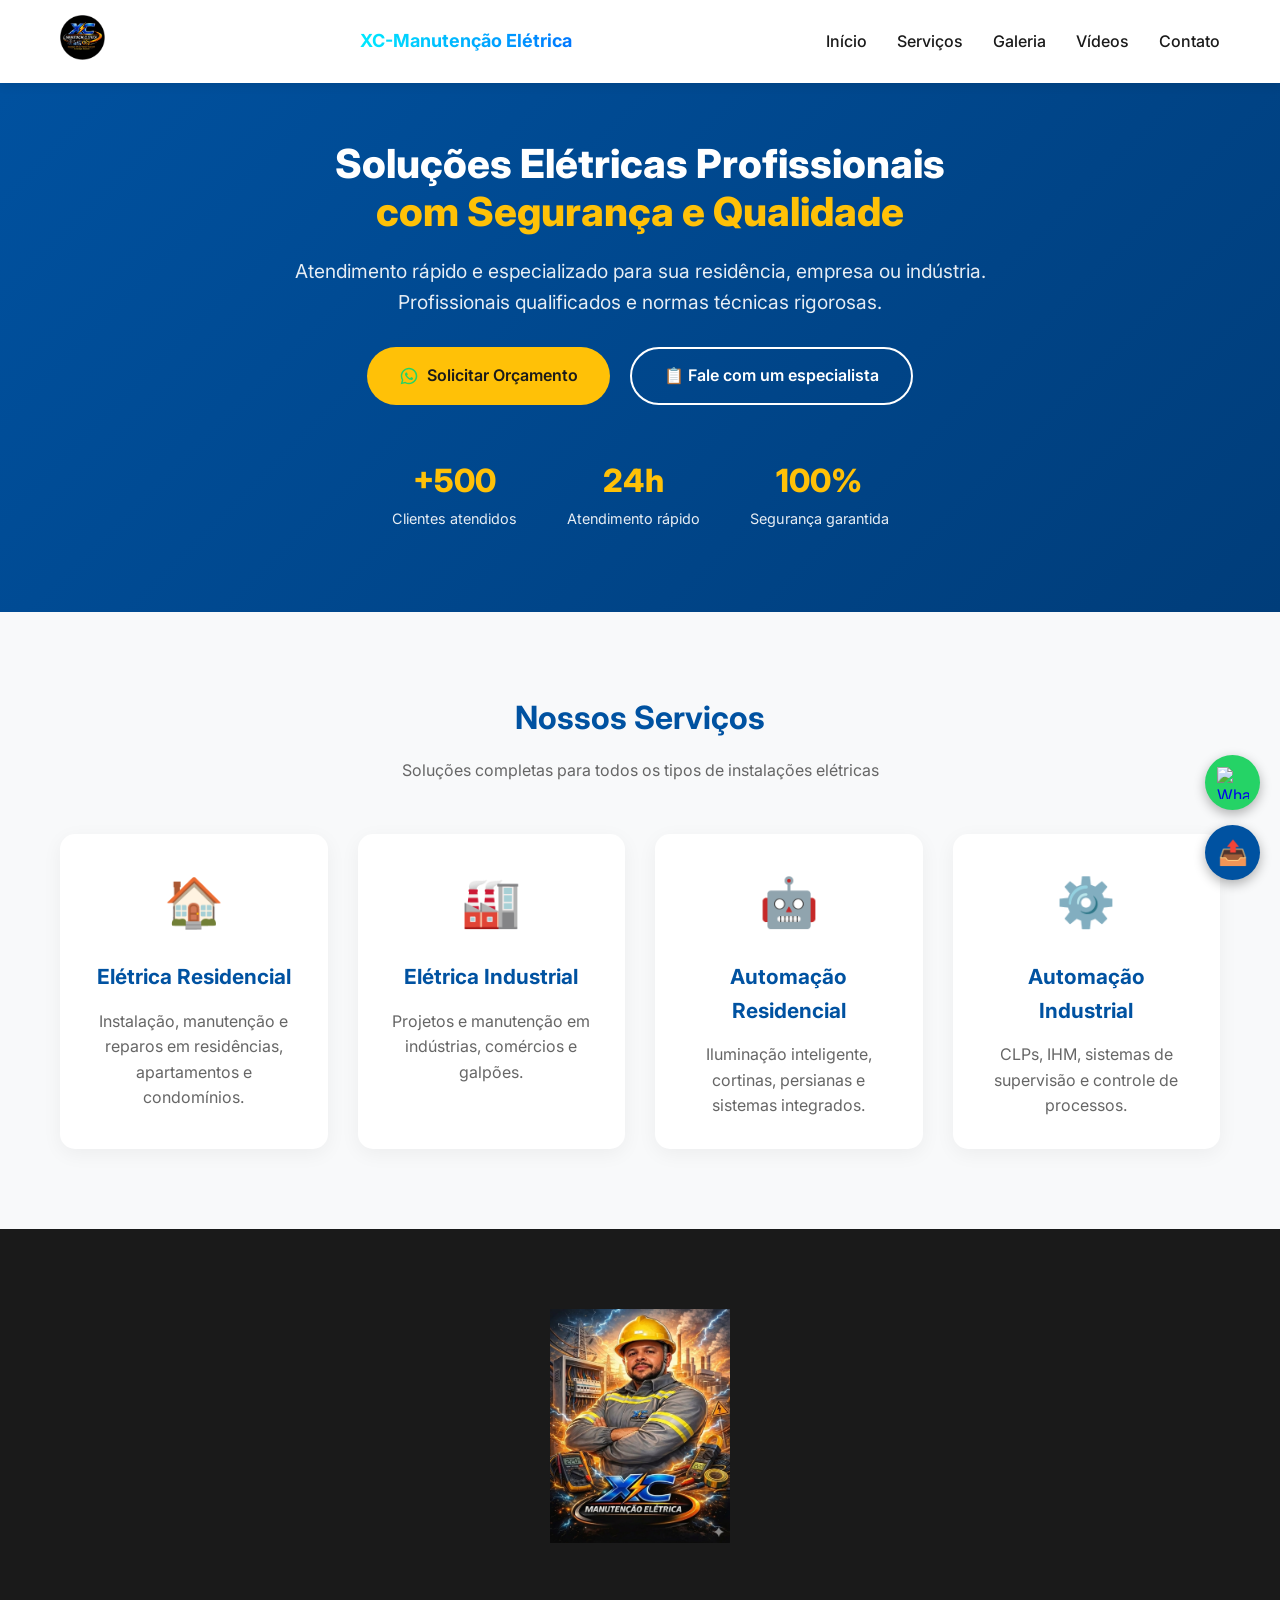
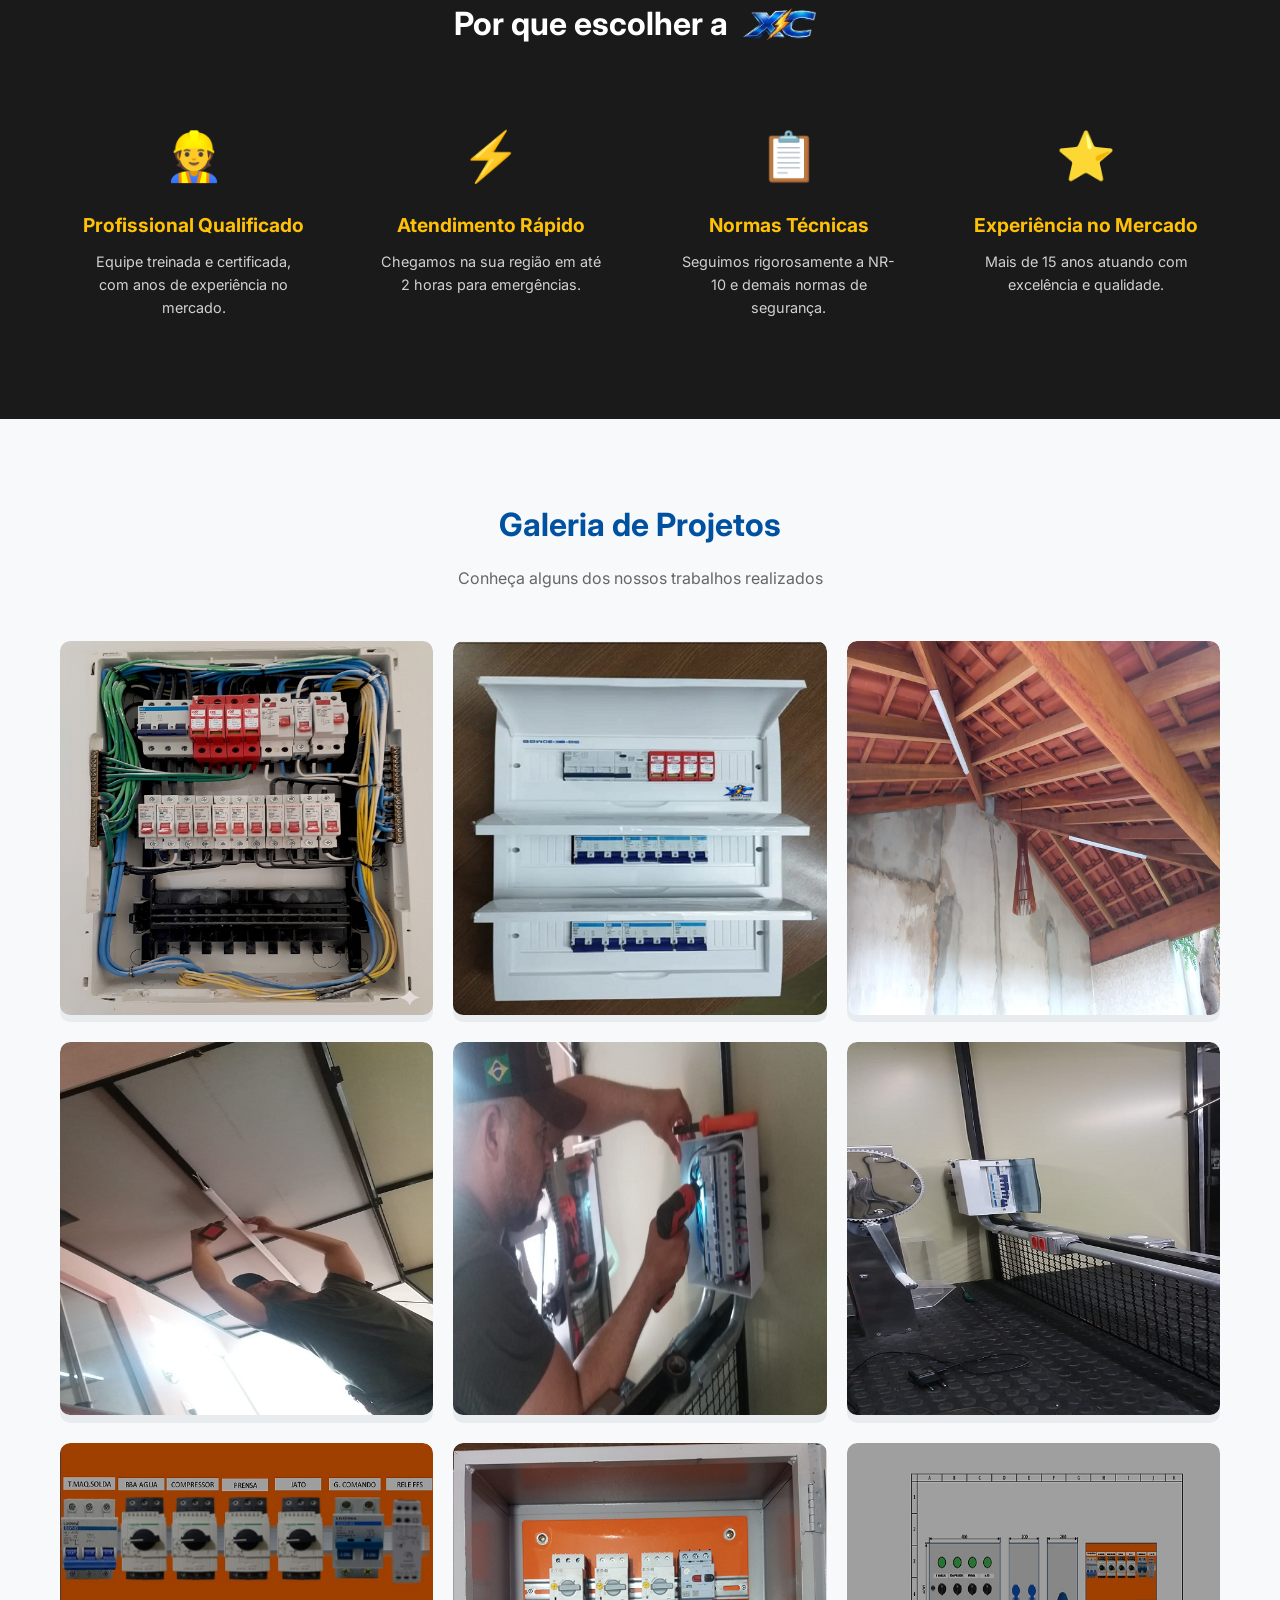
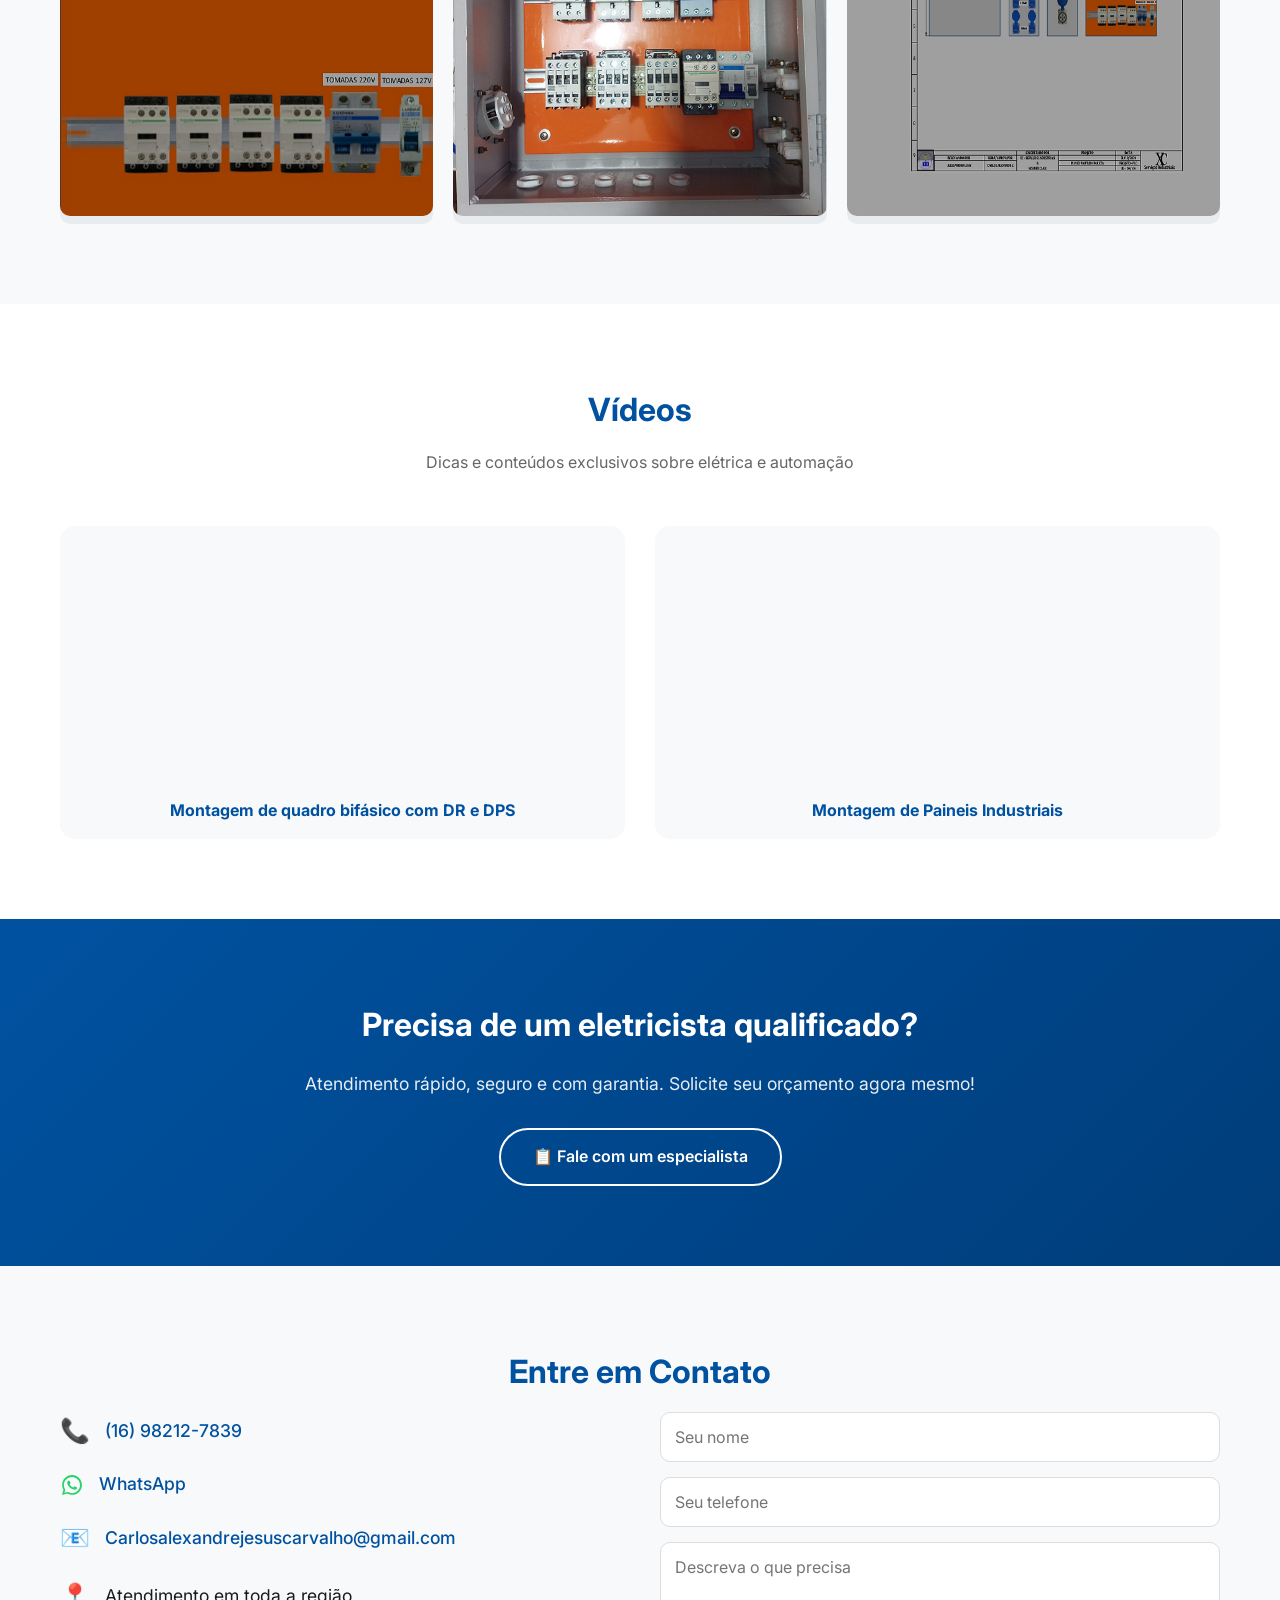
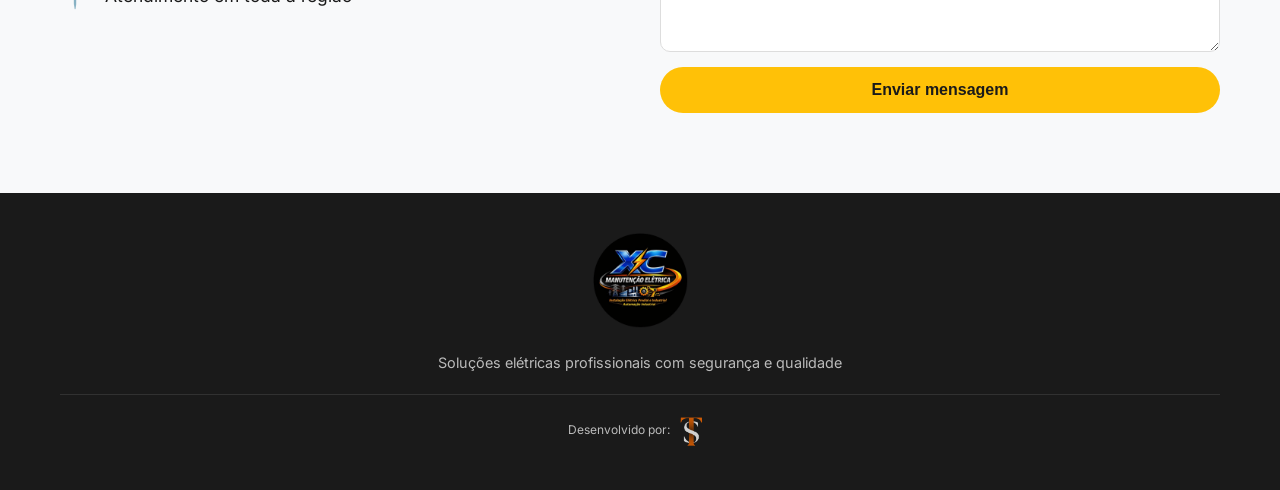
==== commit 2d371733: "..." ====
--- a/index.html
+++ b/index.html
@@ -4,9 +4,15 @@
   <meta charset="UTF-8">
   <meta name="viewport" content="width=device-width, initial-scale=1.0, maximum-scale=1.0, user-scalable=yes">
   <meta name="description" content="XC Manutenção Elétrica - Soluções elétricas profissionais com segurança e qualidade. Atendimento rápido na sua região.">
+  <!-- Meta tags para SEO -->
+  <meta name="description" content="XC Manutenção Elétrica - Soluções elétricas profissionais com segurança e qualidade. Atendimento rápido na sua região. Orçamento sem compromisso!">
+  <meta name="keywords" content="eletricista, manutenção elétrica, automação residencial, elétrica industrial, quadro de força">
+  <meta name="author" content="XC Manutenção Elétrica">
+  <meta name="robots" content="index, follow">
   <title>XC Manutenção Elétrica | Soluções Elétricas Profissionais</title>
   <link rel="stylesheet" href="style.css">
   <link href="https://fonts.googleapis.com/css2?family=Inter:wght@300;400;500;600;700;800&display=swap" rel="stylesheet">
+
 </head>
 <body>
 
--- a/style.css
+++ b/style.css
@@ -388,6 +388,7 @@
 .galeria-item {
   overflow: hidden;
   border-radius: 10px;
+  background: #e9ecef;
 }
 
 .galeria-item img {
@@ -694,6 +695,21 @@
     height: 200px;
   }
 
+  /* GALERIA - MOBILE (imagens sem corte) */
+.galeria-item {
+  width: 100%;
+  max-width: 100%;
+}
+
+.galeria-item img {
+  width: 100%;
+  height: auto;
+  aspect-ratio: 1 / 1;
+  object-fit: contain;   /* Muda de cover para contain no mobile */
+  background: #e9ecef;   /* Fundo para preencher espaços vazios */
+  border-radius: 10px;
+}
+
   /* ============================================ */
   /* CONTATO - MOBILE (corrigir corte)           */
   /* ============================================ */
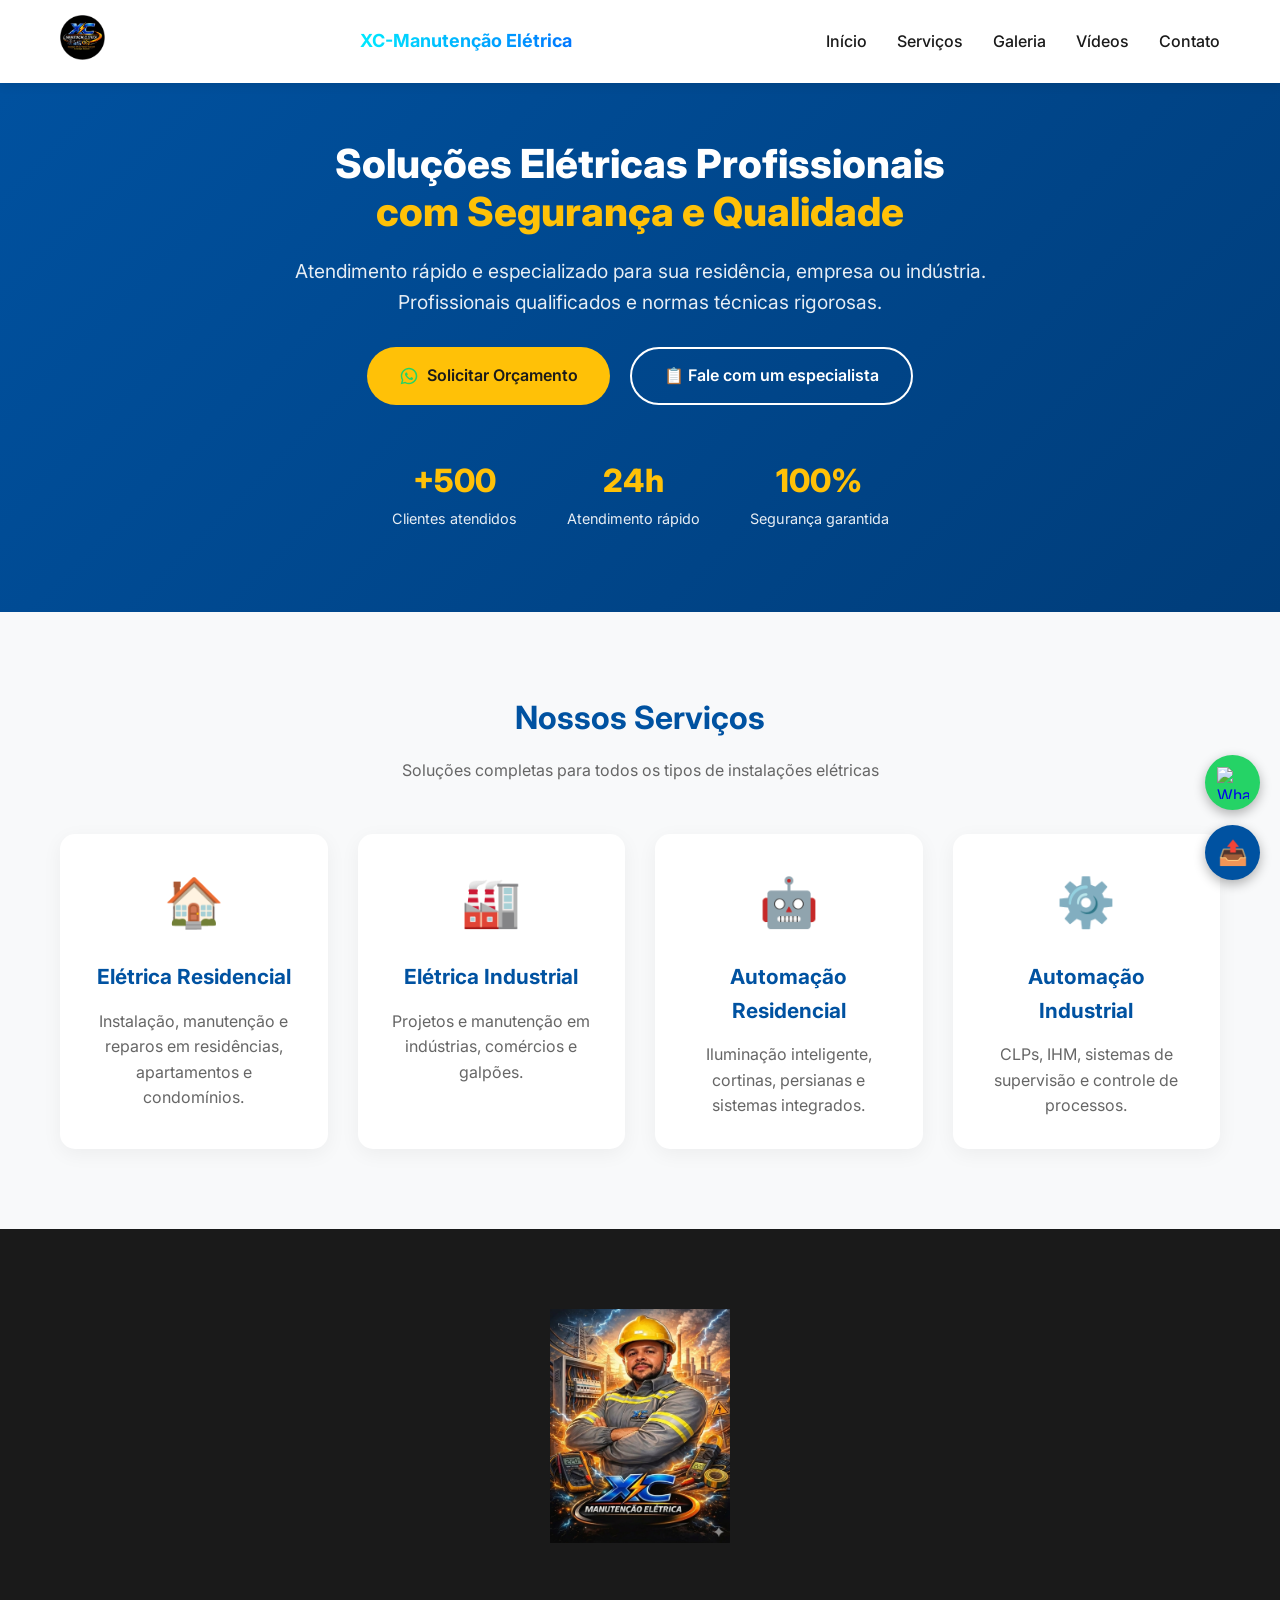
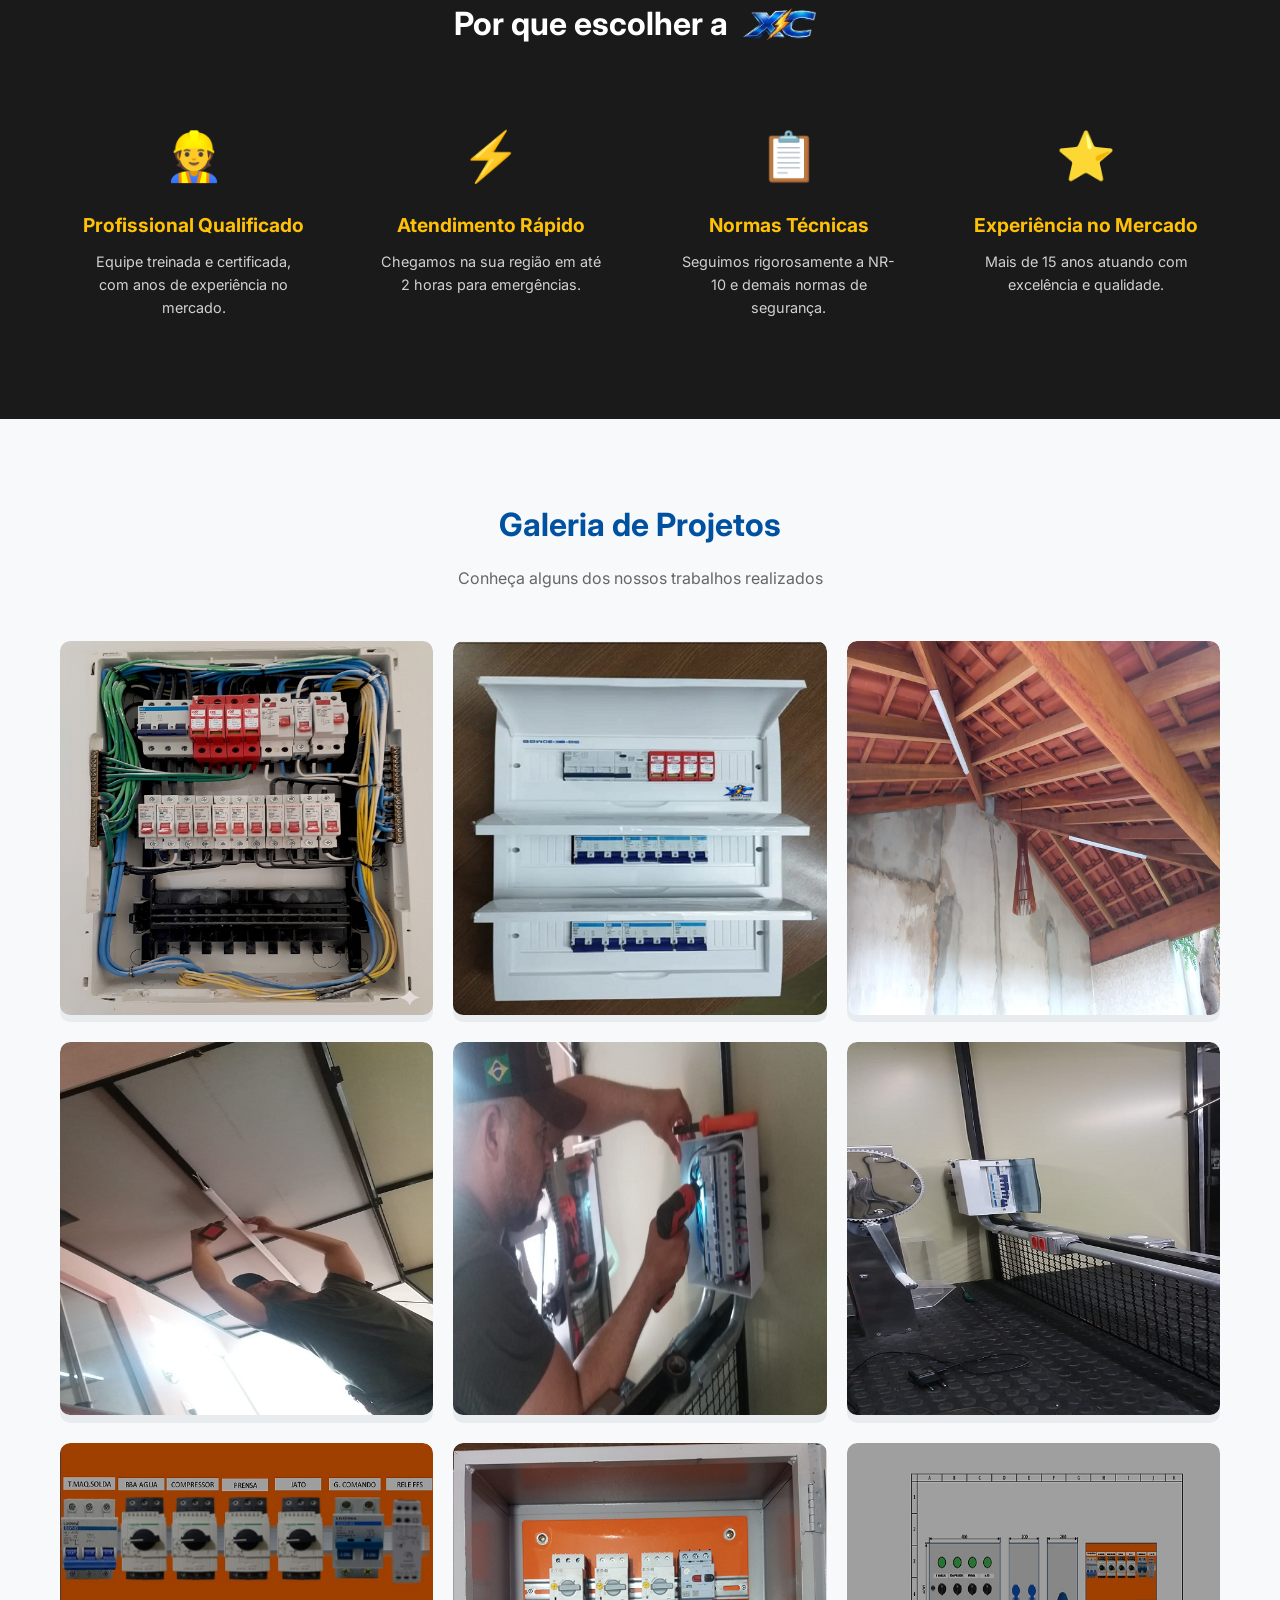
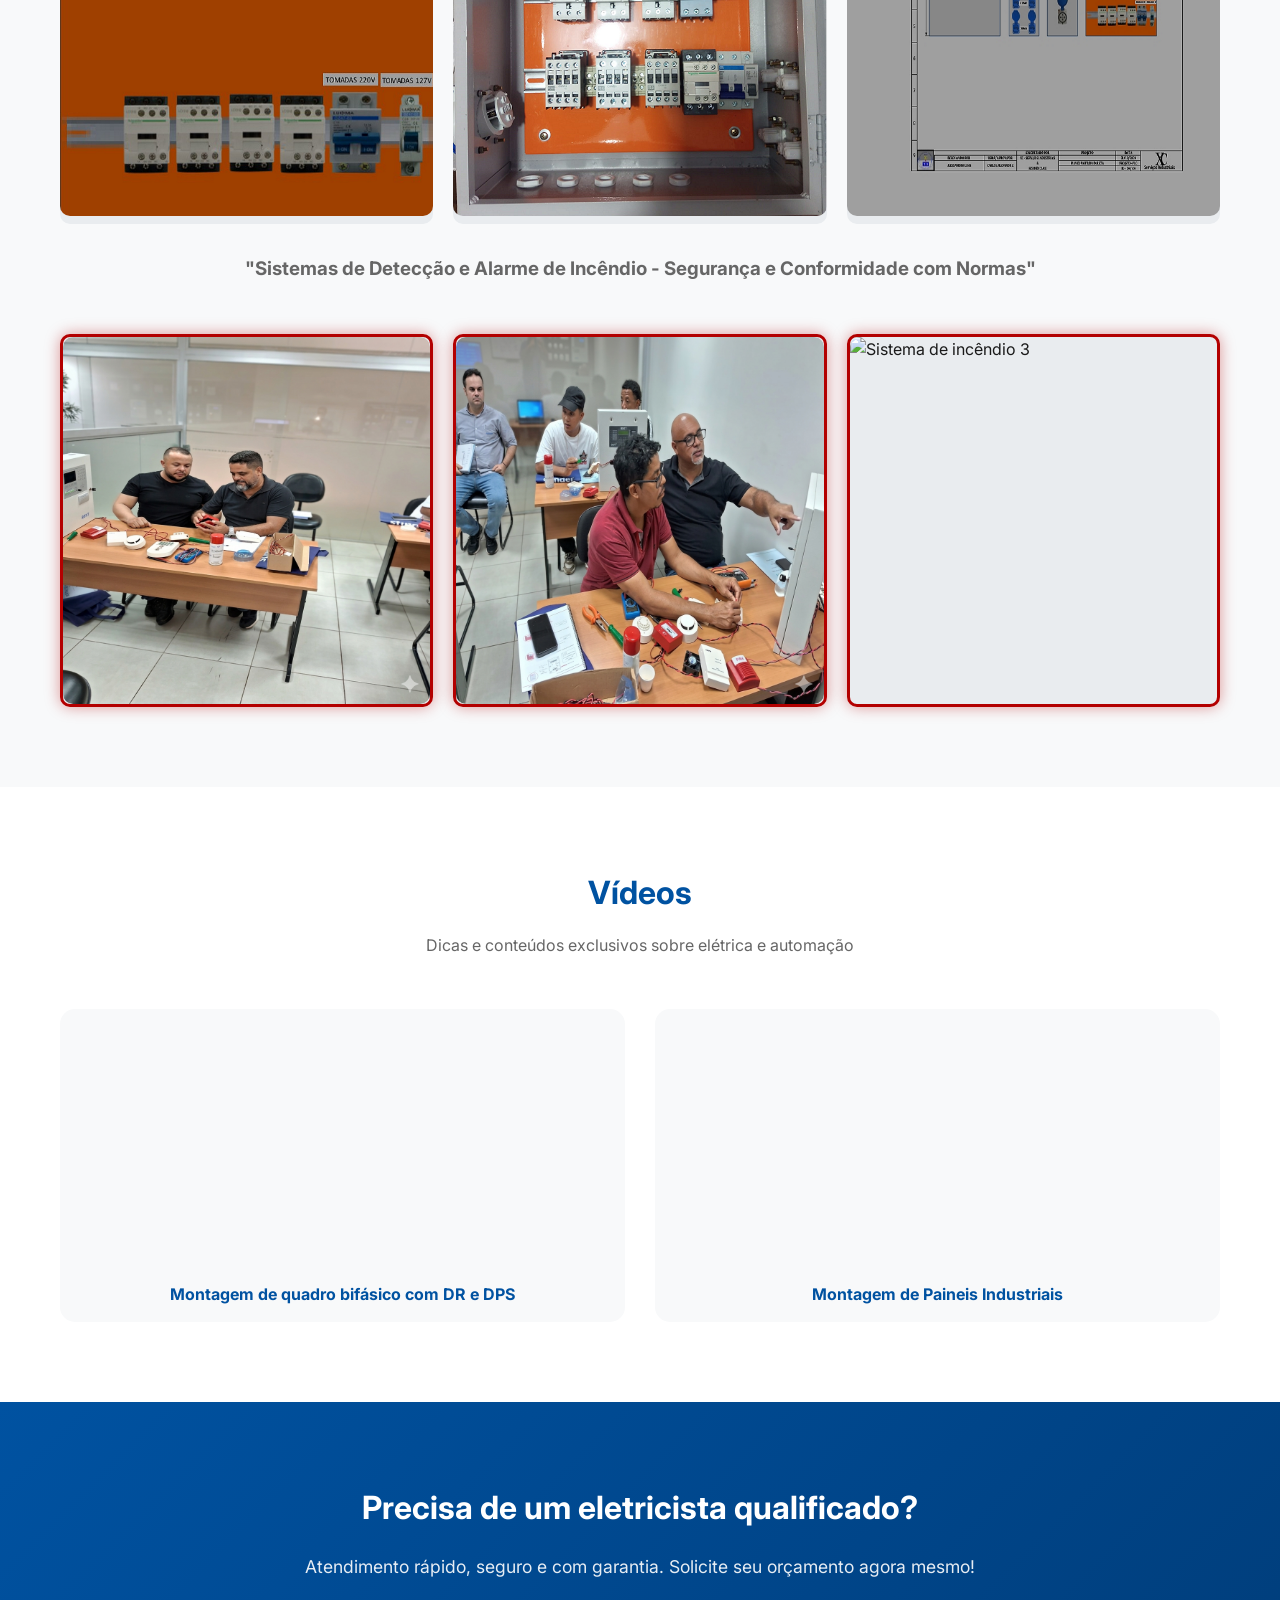
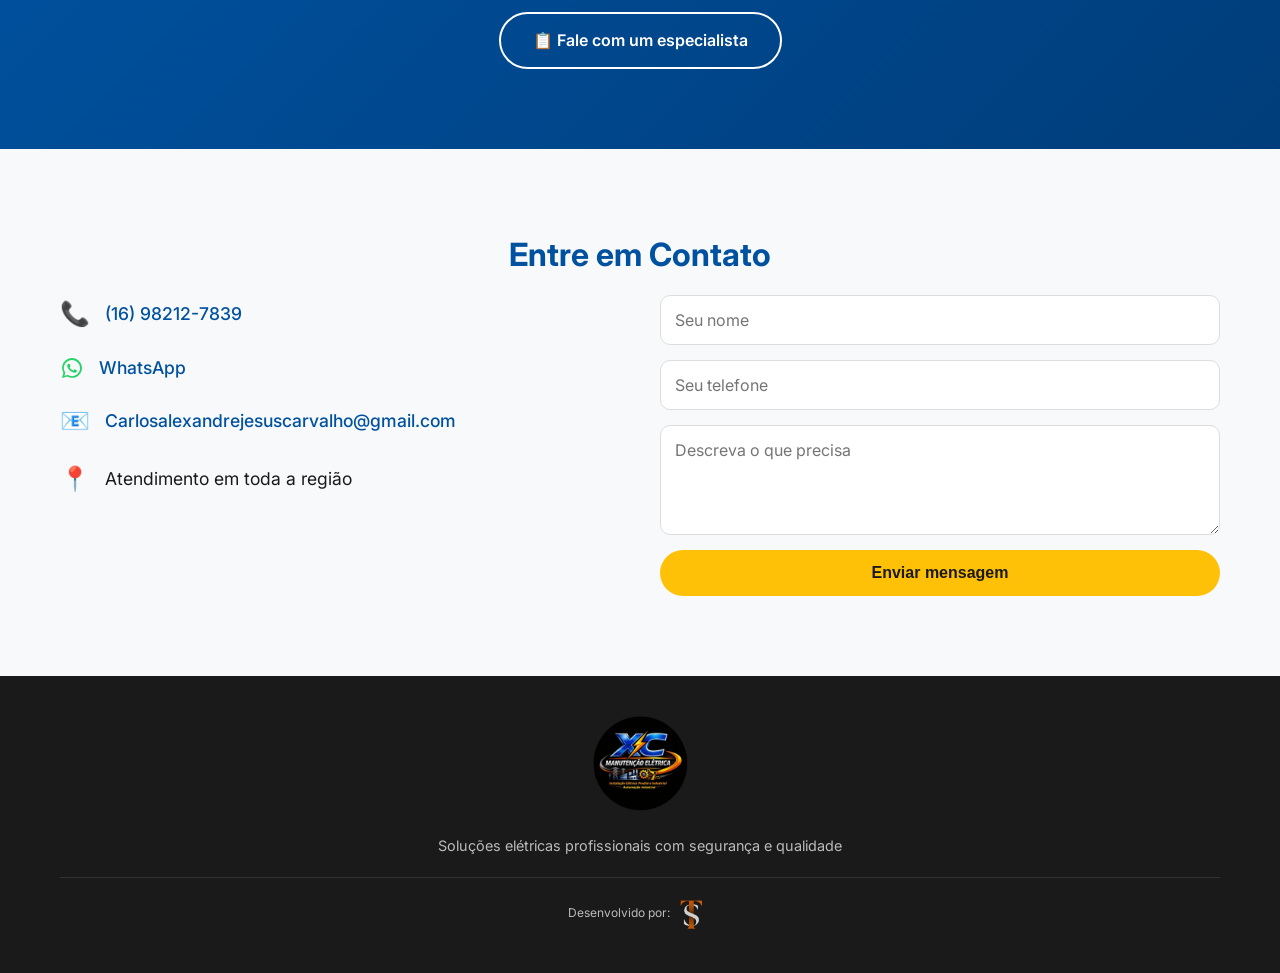
==== commit d270a415: "Inserindo imagens do treinamento stinger" ====
--- a/index.html
+++ b/index.html
@@ -146,10 +146,15 @@
   </section>
 
   <!-- GALERIA DE FOTOS -->
+  <!-- GALERIA DE FOTOS -->
   <section id="galeria" class="galeria">
     <div class="container">
+      
       <h2 class="section-title">Galeria de Projetos</h2>
-      <p class="section-subtitle">Conheça alguns dos nossos trabalhos realizados</p>
+      <p class="section-subtitle">
+        Conheça alguns dos nossos trabalhos realizados
+      </p>
+
       <div class="galeria-grid" id="galeriaGrid">
         <div class="galeria-item"><img src="img/galeria1.png" alt="Projeto elétrico 1"></div>
         <div class="galeria-item"><img src="img/galeria2.png" alt="Projeto elétrico 2"></div>
@@ -157,10 +162,32 @@
         <div class="galeria-item"><img src="img/galeria3.png" alt="Projeto elétrico 4"></div>
         <div class="galeria-item"><img src="img/galeria7.png" alt="Projeto elétrico 5"></div>
         <div class="galeria-item"><img src="img/galeria8.png" alt="Projeto elétrico 6"></div>
-        <div class="galeria-item"><img src="img/galeria5.png" alt="Projeto elétrico 4"></div>
-        <div class="galeria-item"><img src="img/galeria6.png" alt="Projeto elétrico 5"></div>
-        <div class="galeria-item"><img src="img/galeria9.png" alt="Projeto elétrico 6"></div>
-      </div>
+        <div class="galeria-item"><img src="img/galeria5.png" alt="Projeto elétrico 7"></div>
+        <div class="galeria-item"><img src="img/galeria6.png" alt="Projeto elétrico 8"></div>
+        <div class="galeria-item"><img src="img/galeria9.png" alt="Projeto elétrico 9"></div>
+      </div>
+
+      <!-- NOVA SUBTITLE -->
+      <h3 class="section-subtitle" style="margin-top: 30px;">
+        "Sistemas de Detecção e Alarme de Incêndio - Segurança e Conformidade com Normas"
+      </h3>
+
+      <!-- GALERIA INCÊNDIO -->
+      <div class="galeria-grid galeria-incendio">
+        <div class="galeria-item">
+          <img src="img/treinamento1.png" alt="Sistema de incêndio 1">
+          <div class="overlay">Sistema de Detecção</div>
+        </div>
+        <div class="galeria-item">
+          <img src="img/treinamento2.png" alt="Sistema de incêndio 2">
+          <div class="overlay">Central de Alarme</div>
+        </div>
+        <div class="galeria-item">
+          <img src="img/treinamento3.png" alt="Sistema de incêndio 3">
+          <div class="overlay">Equipe Qualificada</div>
+        </div>
+      </div>
+
     </div>
   </section>
 
--- a/style.css
+++ b/style.css
@@ -520,6 +520,55 @@
 .contato-form textarea:focus {
   outline: none;
   border-color: #0052A1;
+}
+
+/* =========================
+   GALERIA INCÊNDIO 🔥
+========================= */
+
+.galeria-incendio .galeria-item {
+  position: relative;
+  overflow: hidden;
+  border: 3px solid #b30000; /* vermelho forte */
+  border-radius: 10px;
+  box-shadow: 0 0 15px rgba(179, 0, 0, 0.4);
+  transition: transform 0.3s ease, box-shadow 0.3s ease;
+}
+
+.galeria-incendio .galeria-item:hover {
+  transform: scale(1.03);
+  box-shadow: 0 0 25px rgba(255, 0, 0, 0.7);
+}
+
+/* imagem */
+.galeria-incendio img {
+  width: 100%;
+  display: block;
+  transition: transform 0.4s ease;
+}
+
+.galeria-incendio .galeria-item:hover img {
+  transform: scale(1.1);
+}
+
+/* overlay */
+.galeria-incendio .overlay {
+  position: absolute;
+  bottom: 0;
+  left: 0;
+  width: 100%;
+  padding: 10px;
+  background: rgba(179, 0, 0, 0.85);
+  color: #fff;
+  text-align: center;
+  font-weight: bold;
+  font-size: 14px;
+  opacity: 0;
+  transition: opacity 0.3s ease;
+}
+
+.galeria-incendio .galeria-item:hover .overlay {
+  opacity: 1;
 }
 
 /* ============================================ */
@@ -745,6 +794,55 @@
     font-size: 0.9rem;  /* Reduz ligeiramente o tamanho da fonte */
   }
 
+  /* =========================
+   GALERIA INCÊNDIO 🔥
+  ========================= */
+
+  .galeria-incendio .galeria-item {
+    position: relative;
+    overflow: hidden;
+    border: 3px solid #b30000; /* vermelho forte */
+    border-radius: 10px;
+    box-shadow: 0 0 15px rgba(179, 0, 0, 0.4);
+    transition: transform 0.3s ease, box-shadow 0.3s ease;
+  }
+
+  .galeria-incendio .galeria-item:hover {
+    transform: scale(1.03);
+    box-shadow: 0 0 25px rgba(255, 0, 0, 0.7);
+  }
+
+  /* imagem */
+  .galeria-incendio img {
+    width: 100%;
+    display: block;
+    transition: transform 0.4s ease;
+  }
+
+  .galeria-incendio .galeria-item:hover img {
+    transform: scale(1.1);
+  }
+
+  /* overlay */
+  .galeria-incendio .overlay {
+    position: absolute;
+    bottom: 0;
+    left: 0;
+    width: 100%;
+    padding: 10px;
+    background: rgba(179, 0, 0, 0.85);
+    color: #fff;
+    text-align: center;
+    font-weight: bold;
+    font-size: 14px;
+    opacity: 0;
+    transition: opacity 0.3s ease;
+  }
+
+  .galeria-incendio .galeria-item:hover .overlay {
+    opacity: 1;
+  }
+
   
   /* ============================================ */
   /* RODAPÉ - MOBILE (DISTÂNCIA ENCURTADA)       */
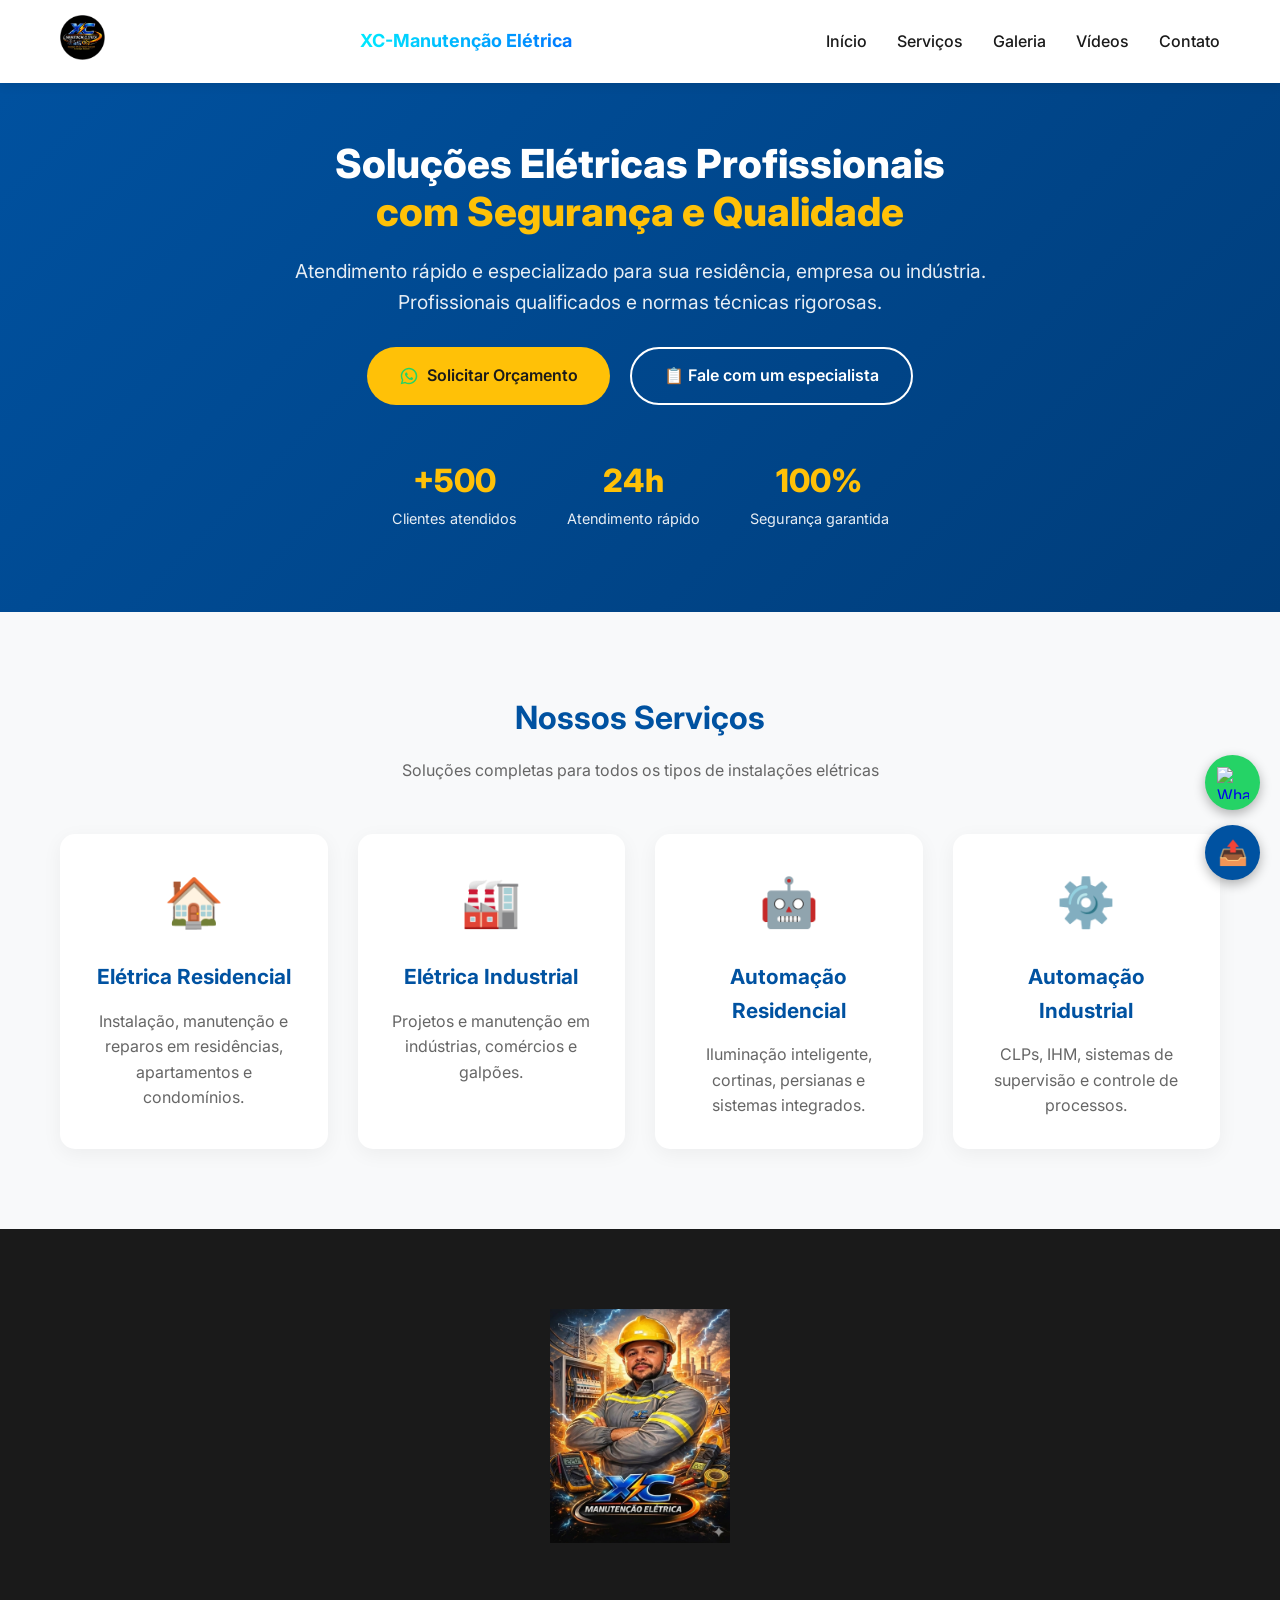
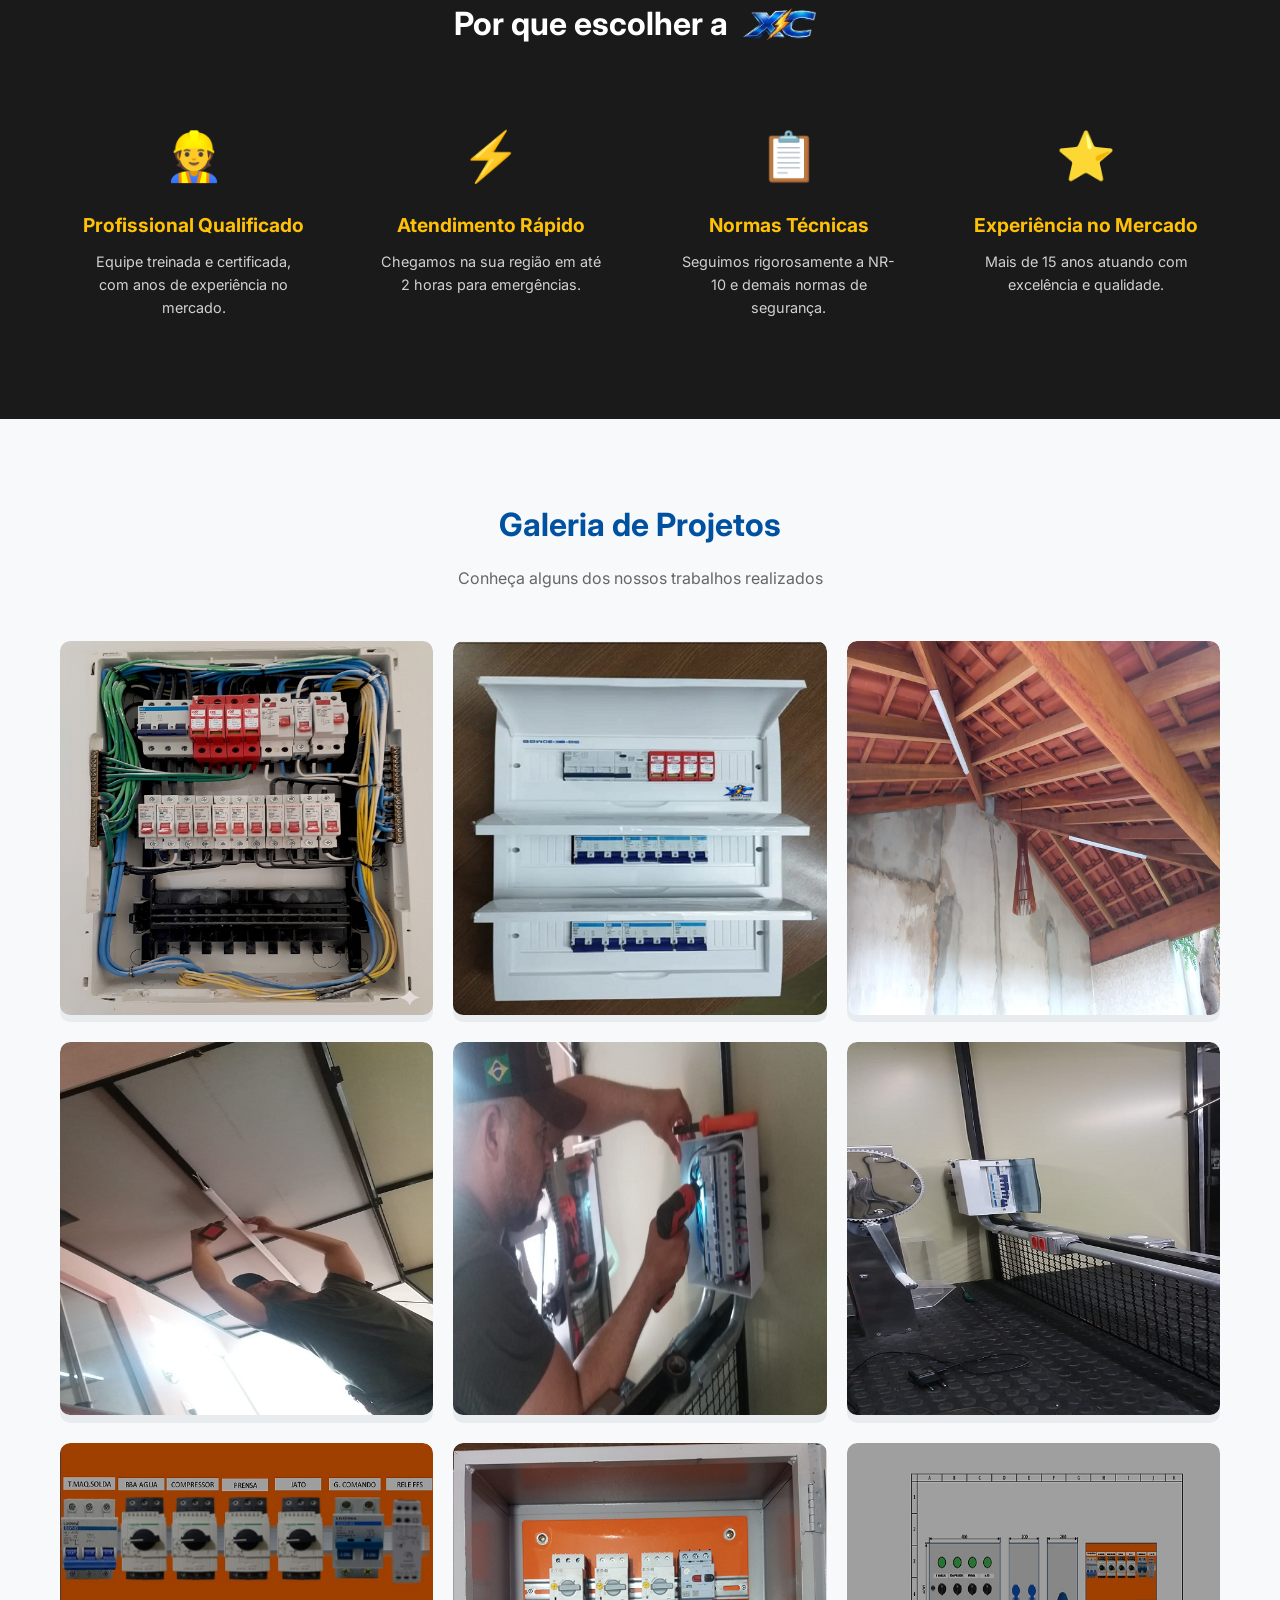
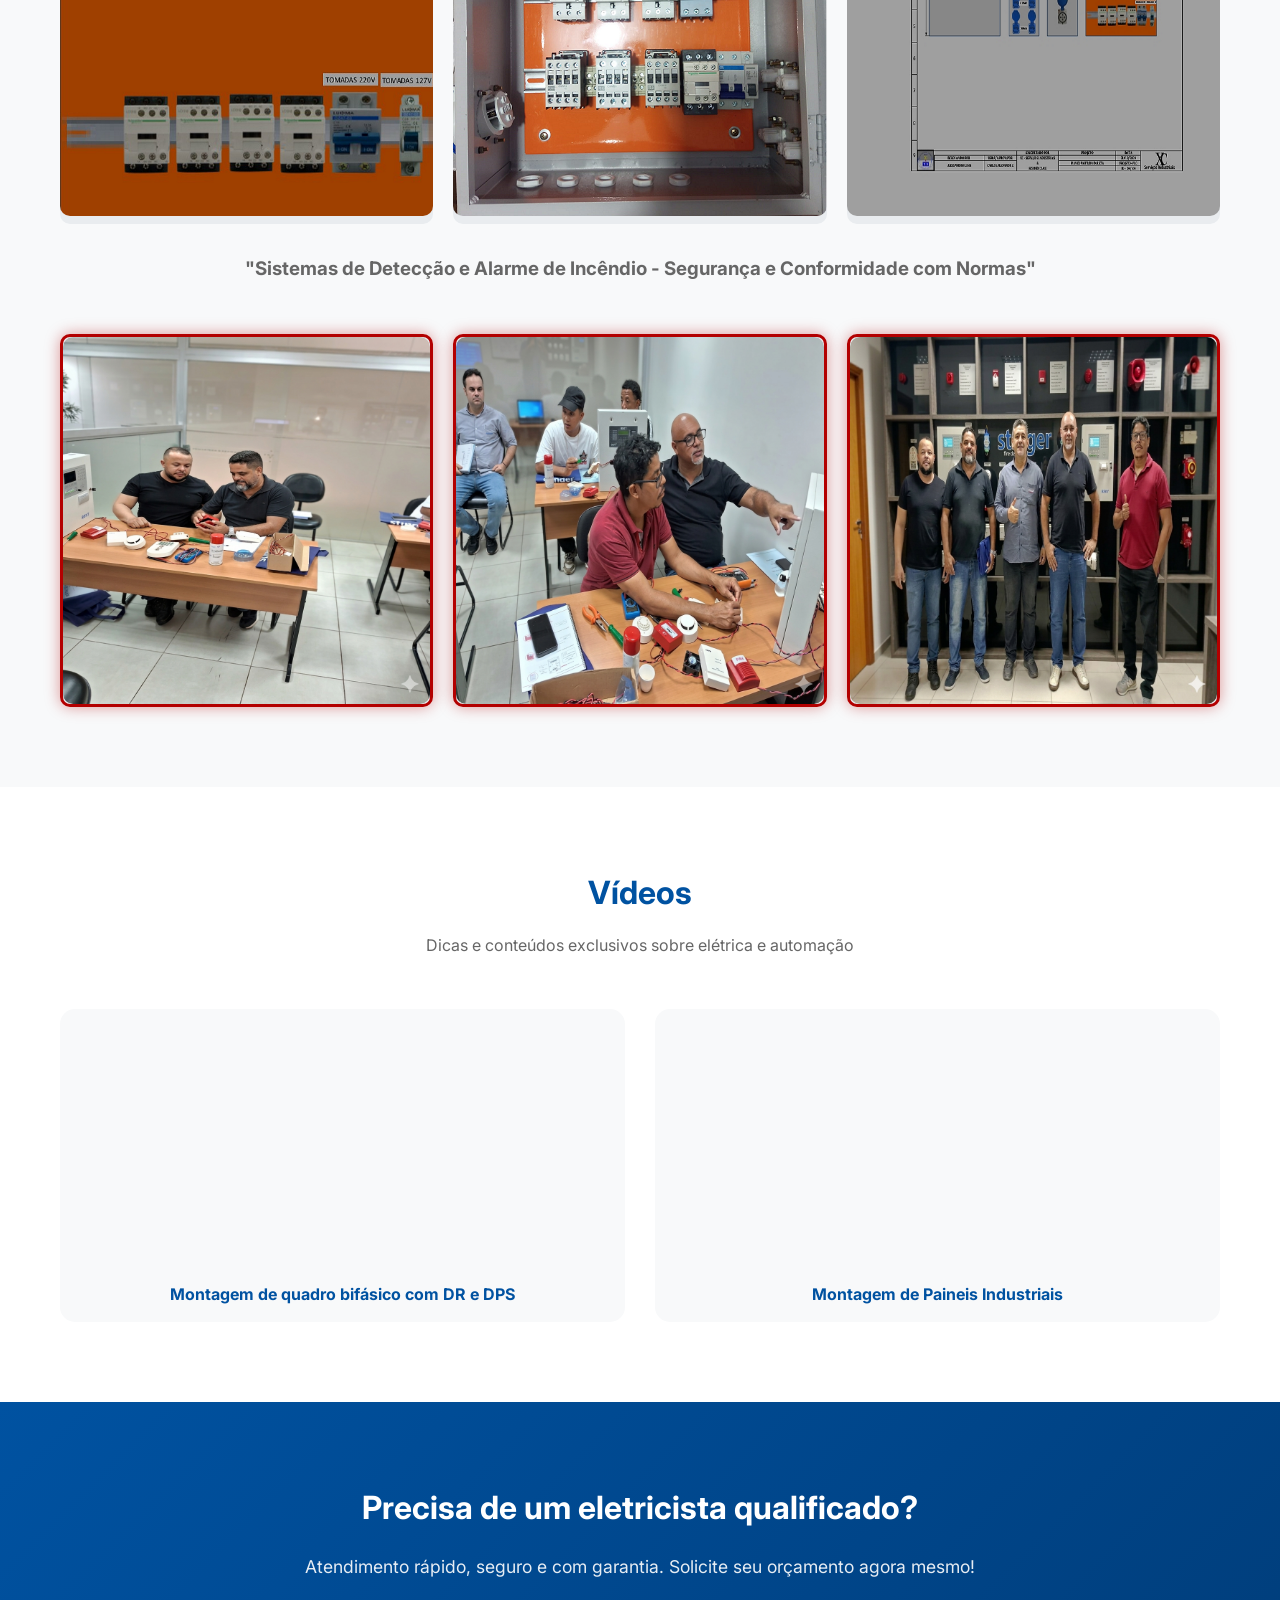
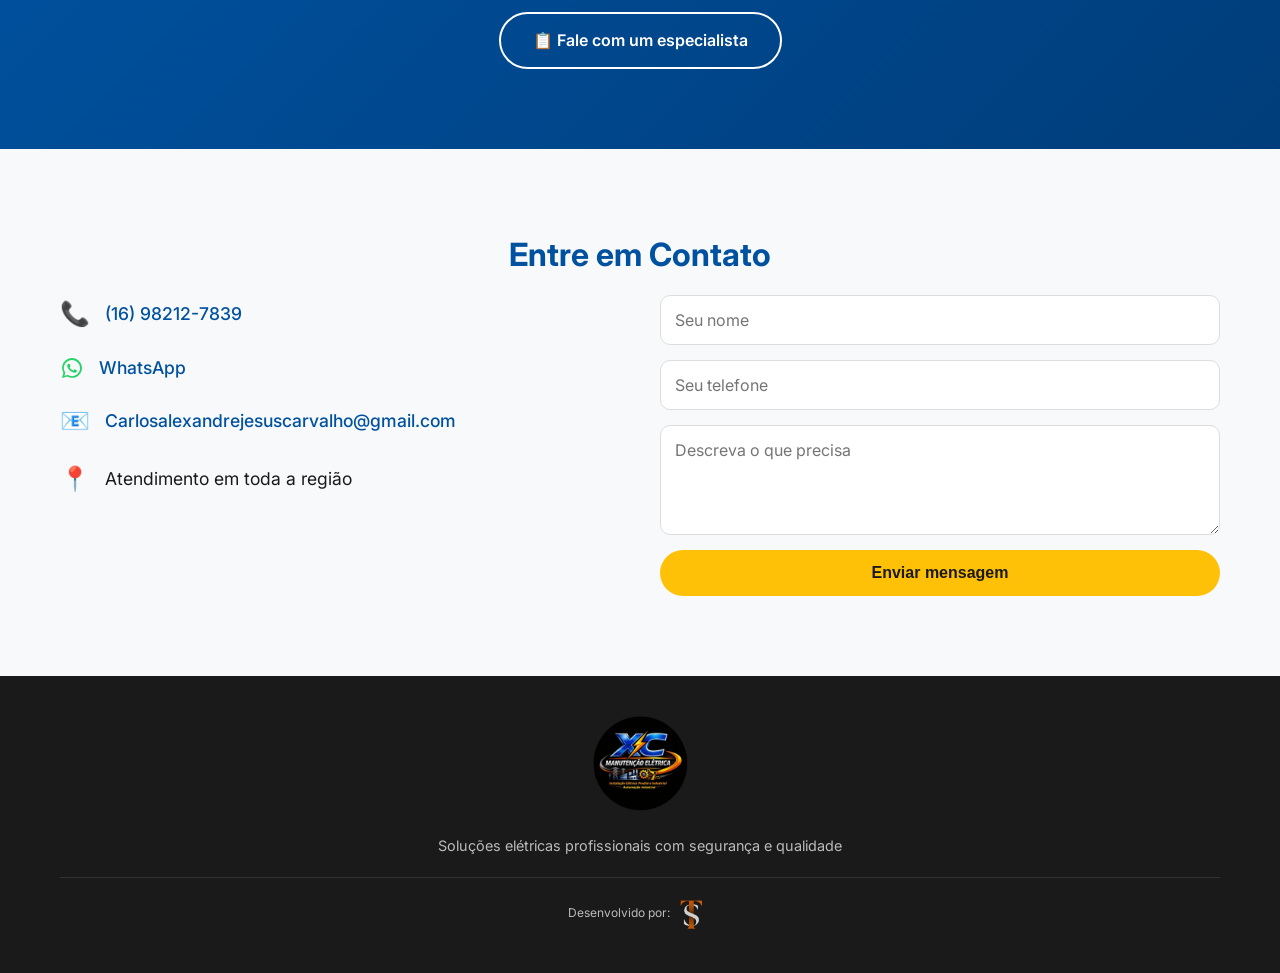
==== commit 4737c0ee: "Correção imagen treinamento3" ====
--- a/index.html
+++ b/index.html
@@ -183,7 +183,7 @@
           <div class="overlay">Central de Alarme</div>
         </div>
         <div class="galeria-item">
-          <img src="img/treinamento3.png" alt="Sistema de incêndio 3">
+          <img src="img/galeriatrm3.png" alt="Sistema de incêndio 3">
           <div class="overlay">Equipe Qualificada</div>
         </div>
       </div>
